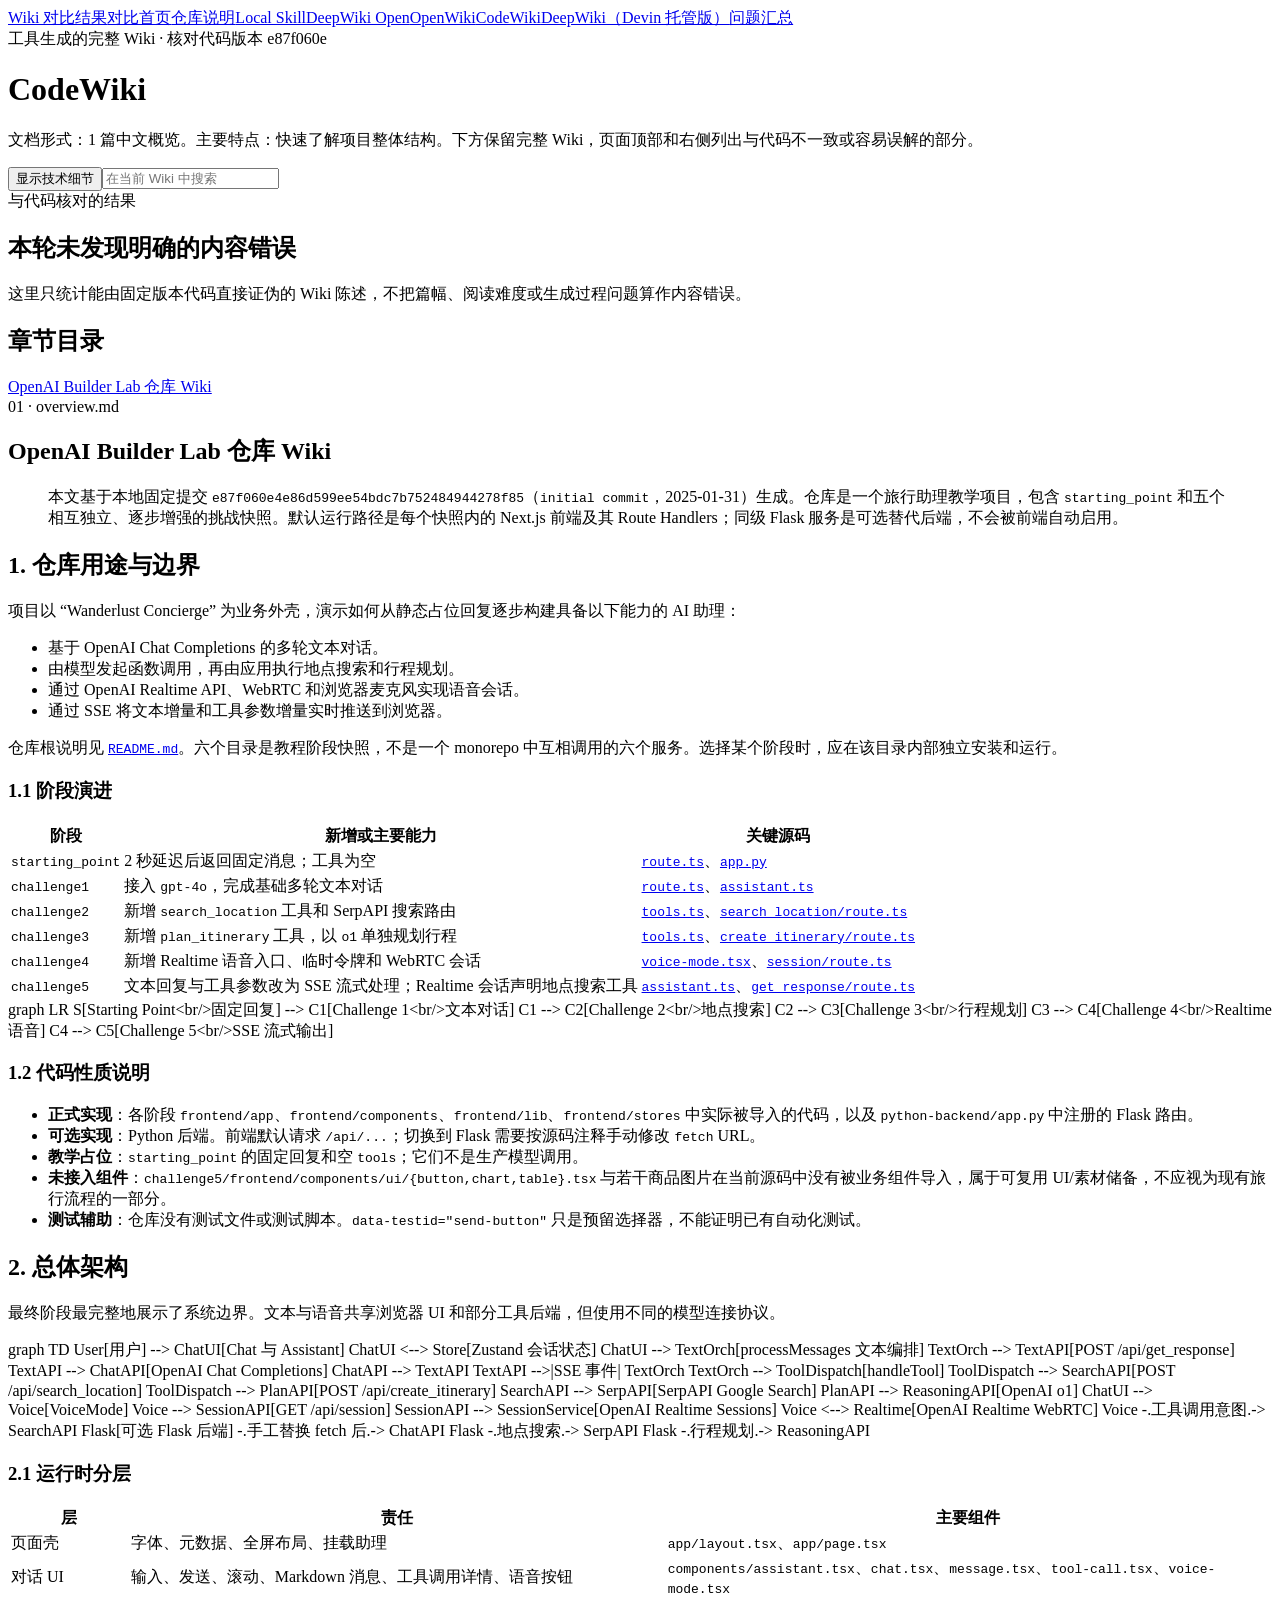
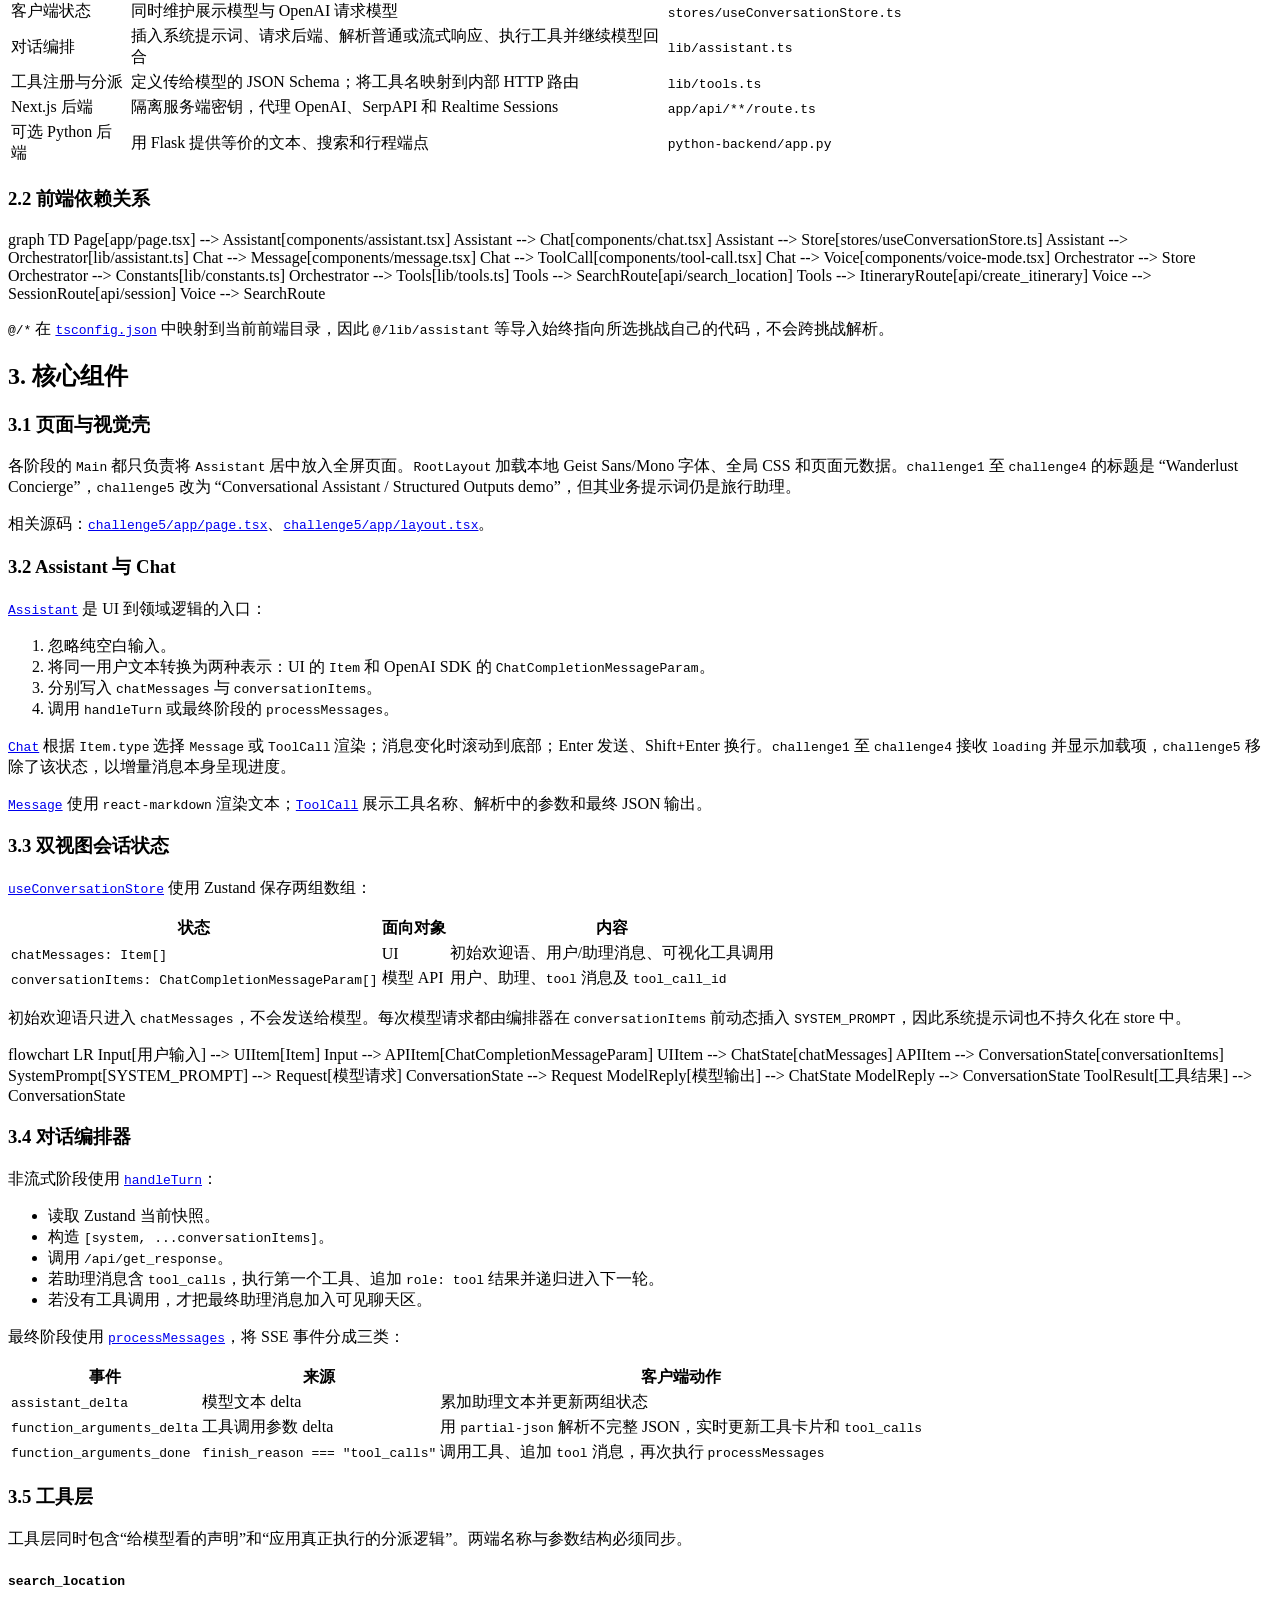
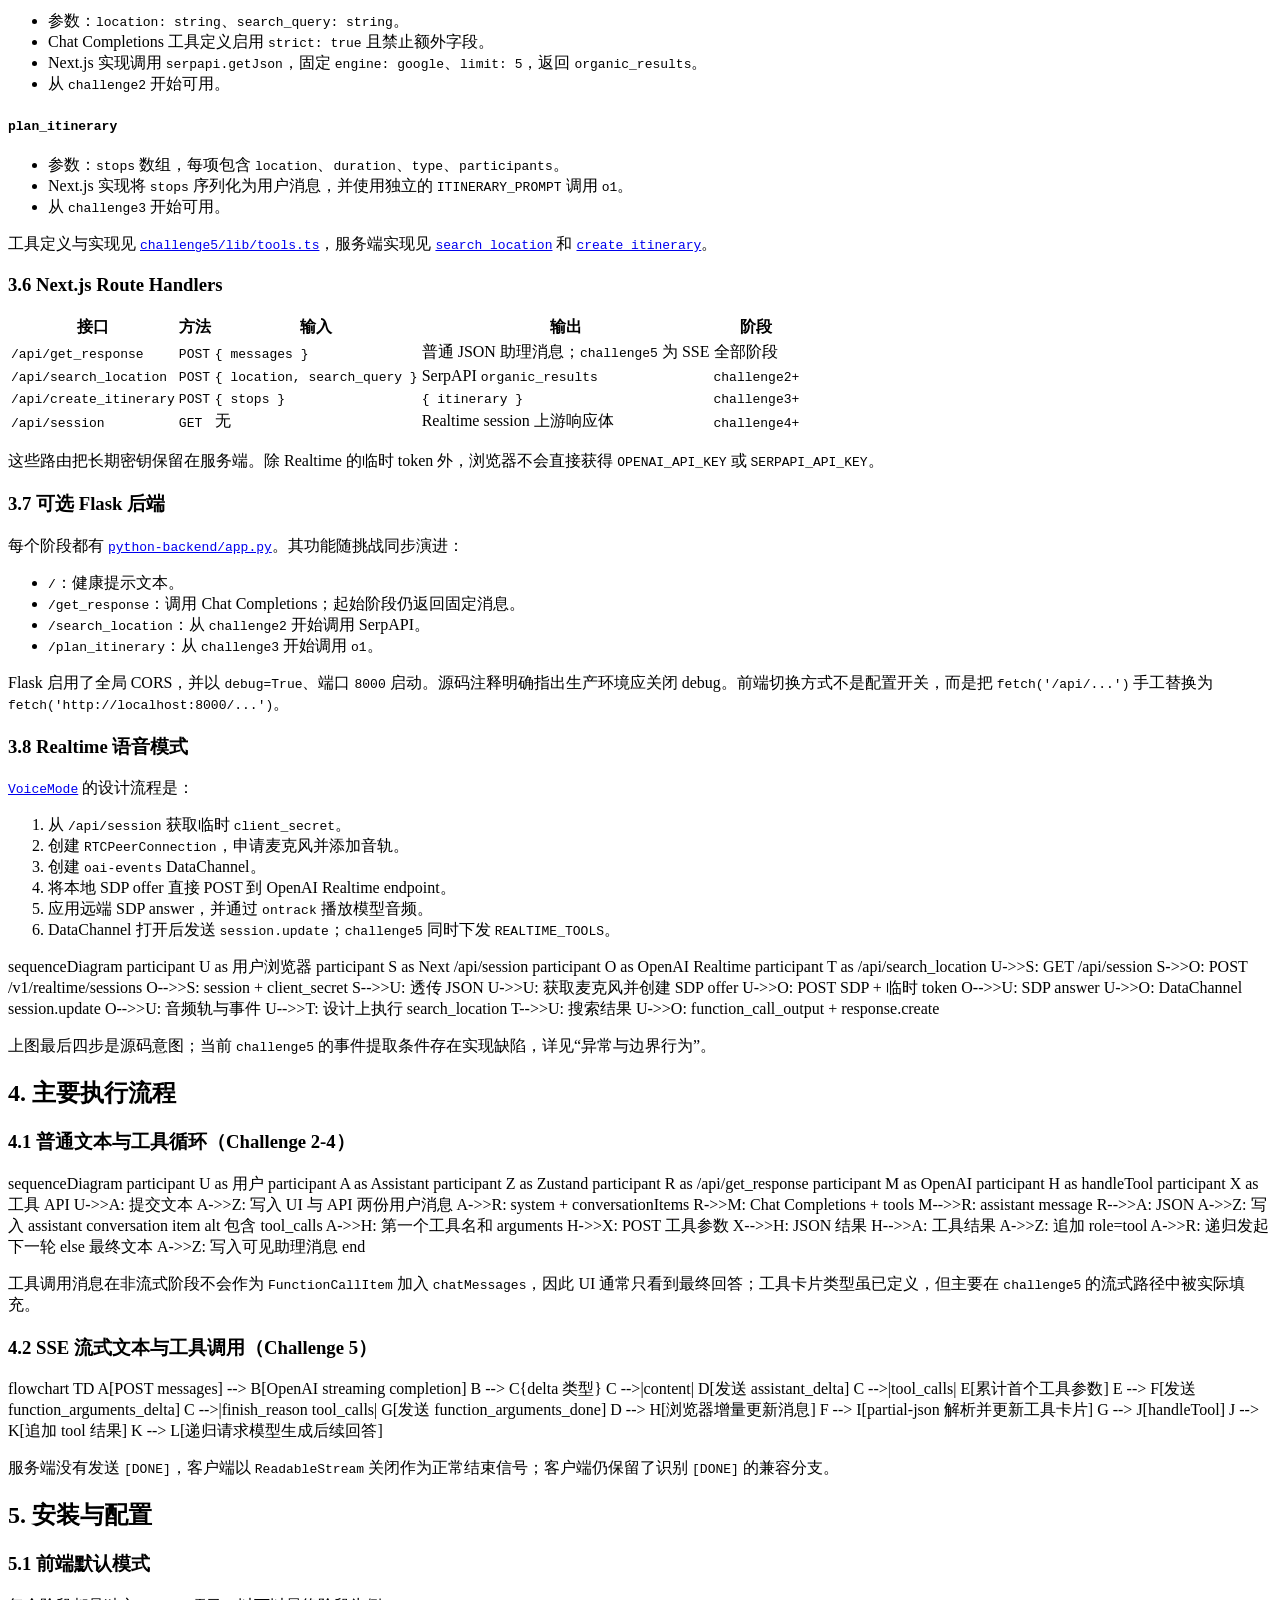
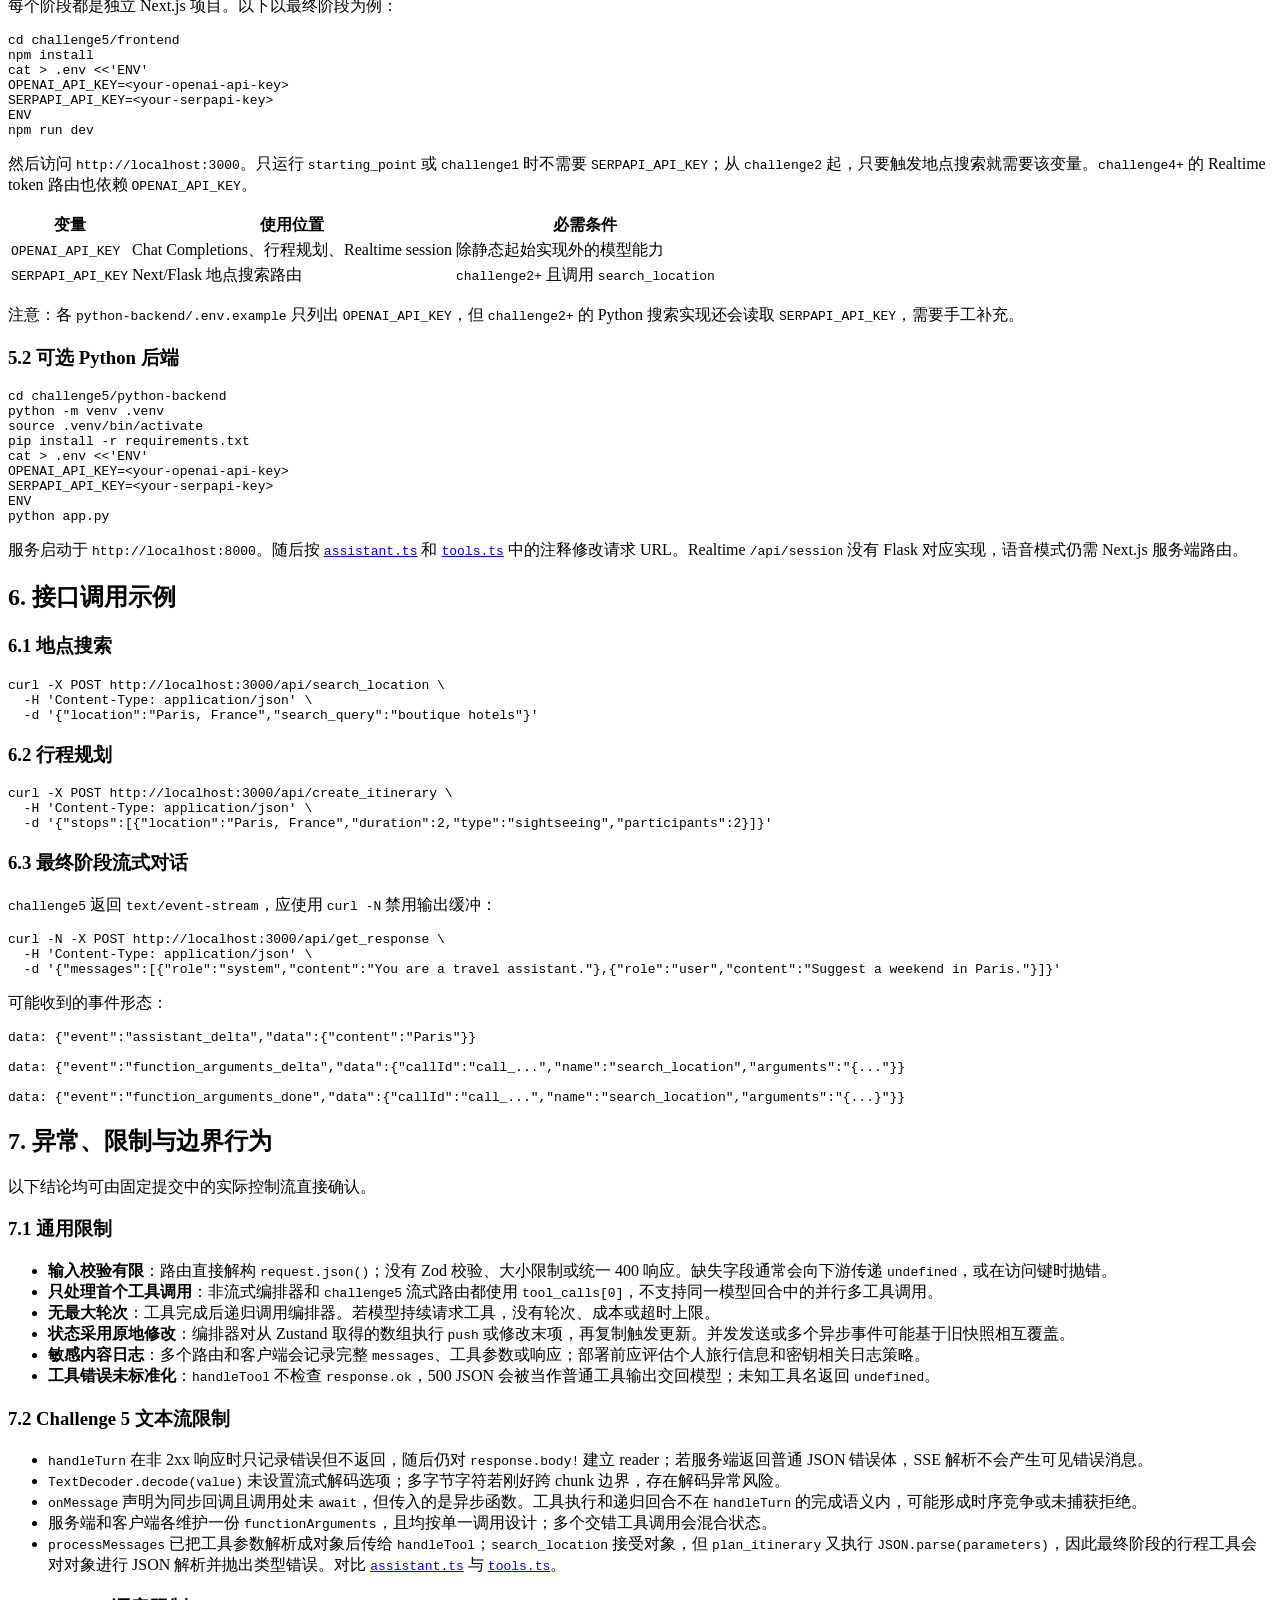
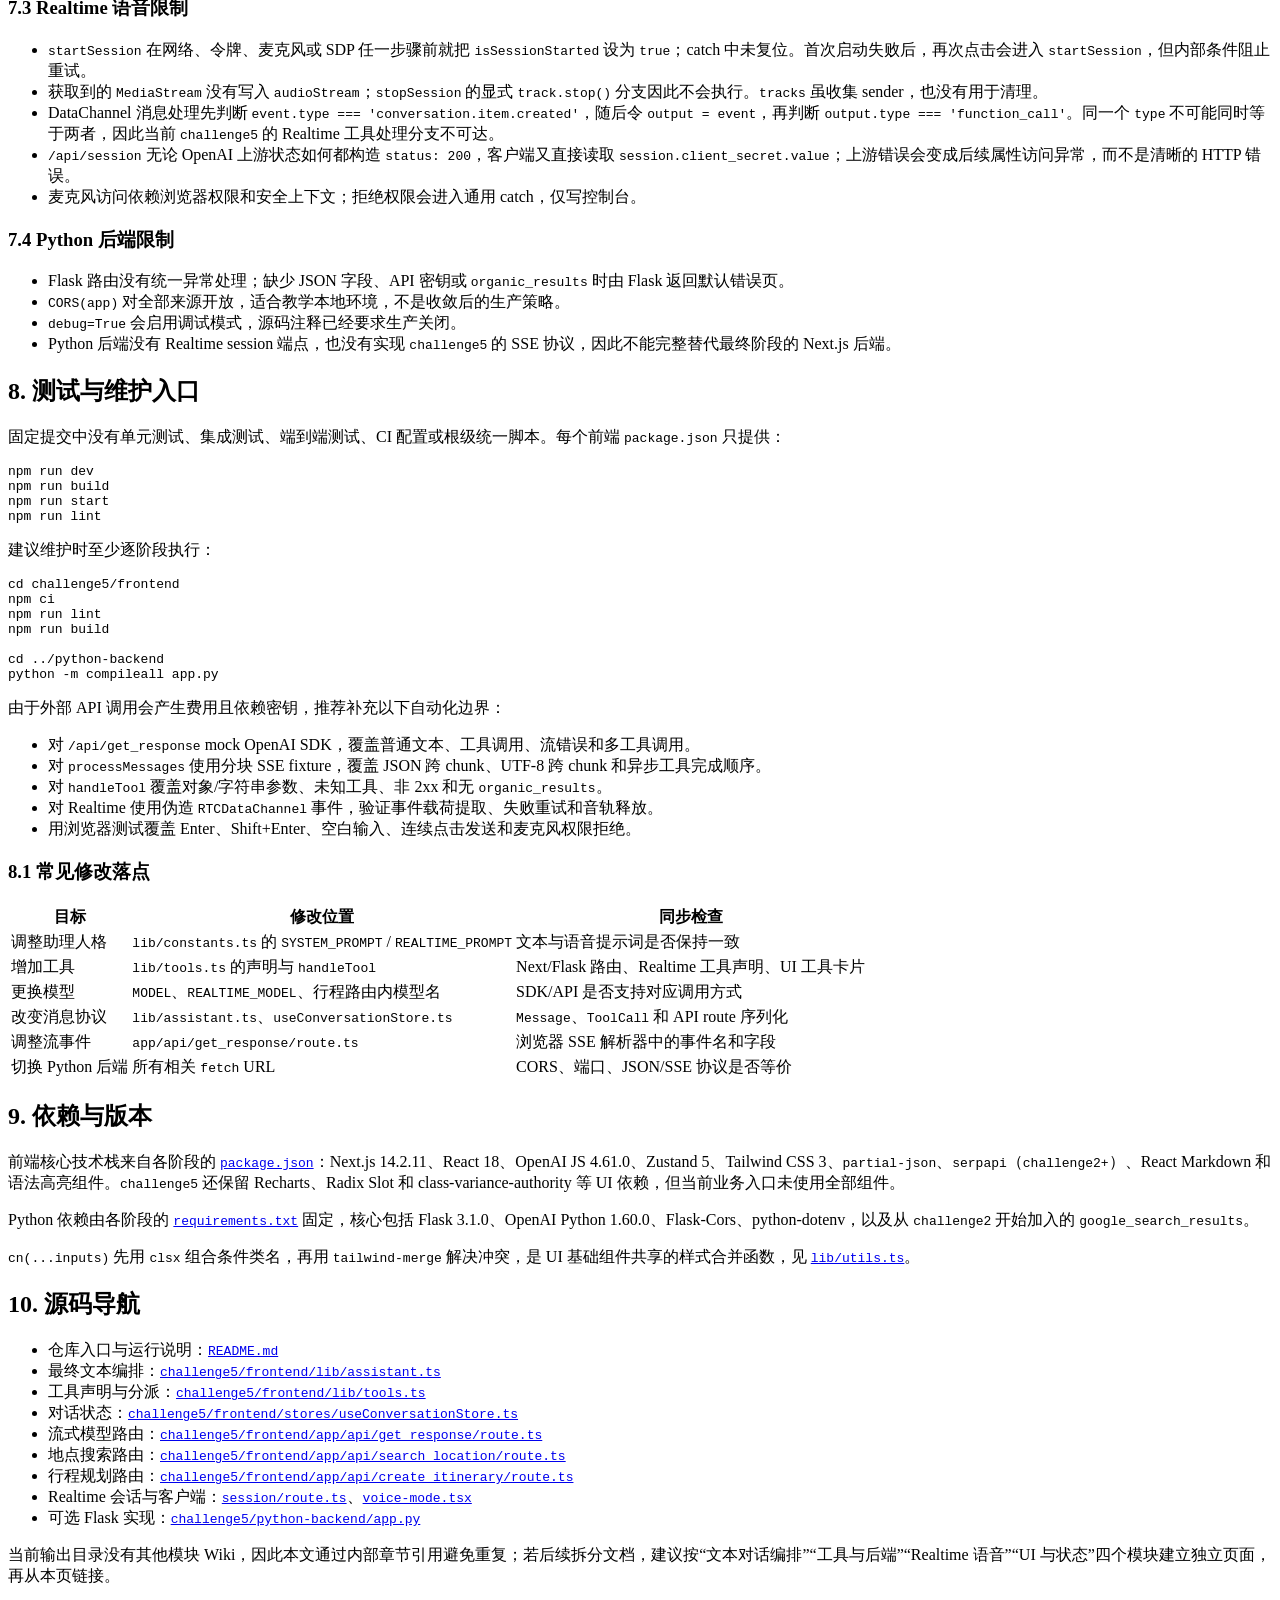
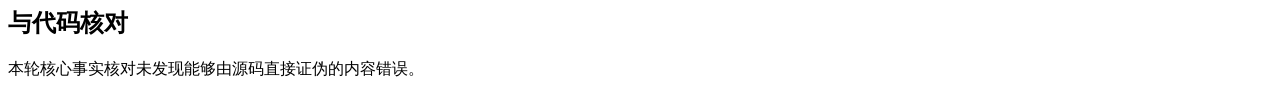
==== codewiki.html @ 00664ba8 "Publish five-tool Wiki comparison" ====
<!doctype html><html lang="zh-CN"><head><meta charset="utf-8"><meta name="viewport" content="width=device-width,initial-scale=1"><title>CodeWiki · Wiki 对比结果</title><link rel="stylesheet" href="assets/styles.css?v=20260907-2"></head><body class="hide-technical"><nav class="topbar"><a class="brand" href="index.html">Wiki 对比结果</a><a class="" href="index.html">对比首页</a><a class="" href="repository-intro.html">仓库说明</a><a class="" href="local-skill.html">Local Skill</a><a class="" href="deepwiki-open.html">DeepWiki Open</a><a class="" href="openwiki.html">OpenWiki</a><a class="active" href="codewiki.html">CodeWiki</a><a class="" href="devinwiki.html">DeepWiki（Devin 托管版）</a><a class="" href="issue-summary.html">问题汇总</a></nav><header class="page-hero"><div class="eyebrow">工具生成的完整 Wiki · 核对代码版本 e87f060e</div><h1>CodeWiki</h1><p class="lead">文档形式：1 篇中文概览。主要特点：快速了解项目整体结构。下方保留完整 Wiki，页面顶部和右侧列出与代码不一致或容易误解的部分。</p><div class="toolbar"><button class="is-active" data-tech-toggle>显示技术细节</button><input class="search" data-doc-search placeholder="在当前 Wiki 中搜索"></div></header><section class="issue-overview no-errors"><div class="issue-overview-heading"><div><div class="eyebrow">与代码核对的结果</div><h2>本轮未发现明确的内容错误</h2></div><p>这里只统计能由固定版本代码直接证伪的 Wiki 陈述，不把篇幅、阅读难度或生成过程问题算作内容错误。</p></div></section><div class="reader-layout"><aside class="toc"><h2>章节目录</h2><a href="#original-1-openai-builder-lab-仓库-wiki">OpenAI Builder Lab 仓库 Wiki</a></aside><main class="reader"><div id="wiki-original"><article class="wiki-doc" id="original-1-openai-builder-lab-仓库-wiki"><div class="doc-kicker">01 · overview.md</div><h1>OpenAI Builder Lab 仓库 Wiki</h1>
<blockquote>
<p>本文基于本地固定提交 <code>e87f060e4e86d599ee54bdc7b752484944278f85</code>（<code>initial commit</code>，2025-01-31）生成。仓库是一个旅行助理教学项目，包含 <code>starting_point</code> 和五个相互独立、逐步增强的挑战快照。默认运行路径是每个快照内的 Next.js 前端及其 Route Handlers；同级 Flask 服务是可选替代后端，不会被前端自动启用。</p>
</blockquote>
<h2>1. 仓库用途与边界</h2>
<p>项目以 “Wanderlust Concierge” 为业务外壳，演示如何从静态占位回复逐步构建具备以下能力的 AI 助理：</p>
<ul>
<li>基于 OpenAI Chat Completions 的多轮文本对话。</li>
<li>由模型发起函数调用，再由应用执行地点搜索和行程规划。</li>
<li>通过 OpenAI Realtime API、WebRTC 和浏览器麦克风实现语音会话。</li>
<li>通过 SSE 将文本增量和工具参数增量实时推送到浏览器。</li>
</ul>
<p>仓库根说明见 <a class="source-link" href="https://github.com/openai/openai-builder-lab-solution/blob/e87f060e4e86d599ee54bdc7b752484944278f85/README.md" target="_blank" rel="noopener"><code>README.md</code></a>。六个目录是教程阶段快照，不是一个 monorepo 中互相调用的六个服务。选择某个阶段时，应在该目录内部独立安装和运行。</p>
<h3>1.1 阶段演进</h3>
<table>
<thead>
<tr>
<th>阶段</th>
<th>新增或主要能力</th>
<th>关键源码</th>
</tr>
</thead>
<tbody><tr>
<td><code>starting_point</code></td>
<td>2 秒延迟后返回固定消息；工具为空</td>
<td><a class="source-link" href="https://github.com/openai/openai-builder-lab-solution/blob/e87f060e4e86d599ee54bdc7b752484944278f85/starting_point/frontend/app/api/get_response/route.ts" target="_blank" rel="noopener"><code>route.ts</code></a>、<a class="source-link" href="https://github.com/openai/openai-builder-lab-solution/blob/e87f060e4e86d599ee54bdc7b752484944278f85/starting_point/python-backend/app.py" target="_blank" rel="noopener"><code>app.py</code></a></td>
</tr>
<tr>
<td><code>challenge1</code></td>
<td>接入 <code>gpt-4o</code>，完成基础多轮文本对话</td>
<td><a class="source-link" href="https://github.com/openai/openai-builder-lab-solution/blob/e87f060e4e86d599ee54bdc7b752484944278f85/challenge1/frontend/app/api/get_response/route.ts" target="_blank" rel="noopener"><code>route.ts</code></a>、<a class="source-link" href="https://github.com/openai/openai-builder-lab-solution/blob/e87f060e4e86d599ee54bdc7b752484944278f85/challenge1/frontend/lib/assistant.ts" target="_blank" rel="noopener"><code>assistant.ts</code></a></td>
</tr>
<tr>
<td><code>challenge2</code></td>
<td>新增 <code>search_location</code> 工具和 SerpAPI 搜索路由</td>
<td><a class="source-link" href="https://github.com/openai/openai-builder-lab-solution/blob/e87f060e4e86d599ee54bdc7b752484944278f85/challenge2/frontend/lib/tools.ts" target="_blank" rel="noopener"><code>tools.ts</code></a>、<a class="source-link" href="https://github.com/openai/openai-builder-lab-solution/blob/e87f060e4e86d599ee54bdc7b752484944278f85/challenge2/frontend/app/api/search_location/route.ts" target="_blank" rel="noopener"><code>search_location/route.ts</code></a></td>
</tr>
<tr>
<td><code>challenge3</code></td>
<td>新增 <code>plan_itinerary</code> 工具，以 <code>o1</code> 单独规划行程</td>
<td><a class="source-link" href="https://github.com/openai/openai-builder-lab-solution/blob/e87f060e4e86d599ee54bdc7b752484944278f85/challenge3/frontend/lib/tools.ts" target="_blank" rel="noopener"><code>tools.ts</code></a>、<a class="source-link" href="https://github.com/openai/openai-builder-lab-solution/blob/e87f060e4e86d599ee54bdc7b752484944278f85/challenge3/frontend/app/api/create_itinerary/route.ts" target="_blank" rel="noopener"><code>create_itinerary/route.ts</code></a></td>
</tr>
<tr>
<td><code>challenge4</code></td>
<td>新增 Realtime 语音入口、临时令牌和 WebRTC 会话</td>
<td><a class="source-link" href="https://github.com/openai/openai-builder-lab-solution/blob/e87f060e4e86d599ee54bdc7b752484944278f85/challenge4/frontend/components/voice-mode.tsx" target="_blank" rel="noopener"><code>voice-mode.tsx</code></a>、<a class="source-link" href="https://github.com/openai/openai-builder-lab-solution/blob/e87f060e4e86d599ee54bdc7b752484944278f85/challenge4/frontend/app/api/session/route.ts" target="_blank" rel="noopener"><code>session/route.ts</code></a></td>
</tr>
<tr>
<td><code>challenge5</code></td>
<td>文本回复与工具参数改为 SSE 流式处理；Realtime 会话声明地点搜索工具</td>
<td><a class="source-link" href="https://github.com/openai/openai-builder-lab-solution/blob/e87f060e4e86d599ee54bdc7b752484944278f85/challenge5/frontend/lib/assistant.ts" target="_blank" rel="noopener"><code>assistant.ts</code></a>、<a class="source-link" href="https://github.com/openai/openai-builder-lab-solution/blob/e87f060e4e86d599ee54bdc7b752484944278f85/challenge5/frontend/app/api/get_response/route.ts" target="_blank" rel="noopener"><code>get_response/route.ts</code></a></td>
</tr>
</tbody></table>
<div class="mermaid">graph LR
    S[Starting Point&lt;br/&gt;固定回复] --&gt; C1[Challenge 1&lt;br/&gt;文本对话]
    C1 --&gt; C2[Challenge 2&lt;br/&gt;地点搜索]
    C2 --&gt; C3[Challenge 3&lt;br/&gt;行程规划]
    C3 --&gt; C4[Challenge 4&lt;br/&gt;Realtime 语音]
    C4 --&gt; C5[Challenge 5&lt;br/&gt;SSE 流式输出]
</div>
<h3>1.2 代码性质说明</h3>
<ul>
<li><strong>正式实现</strong>：各阶段 <code>frontend/app</code>、<code>frontend/components</code>、<code>frontend/lib</code>、<code>frontend/stores</code> 中实际被导入的代码，以及 <code>python-backend/app.py</code> 中注册的 Flask 路由。</li>
<li><strong>可选实现</strong>：Python 后端。前端默认请求 <code>/api/...</code>；切换到 Flask 需要按源码注释手动修改 <code>fetch</code> URL。</li>
<li><strong>教学占位</strong>：<code>starting_point</code> 的固定回复和空 <code>tools</code>；它们不是生产模型调用。</li>
<li><strong>未接入组件</strong>：<code>challenge5/frontend/components/ui/{button,chart,table}.tsx</code> 与若干商品图片在当前源码中没有被业务组件导入，属于可复用 UI/素材储备，不应视为现有旅行流程的一部分。</li>
<li><strong>测试辅助</strong>：仓库没有测试文件或测试脚本。<code>data-testid=&quot;send-button&quot;</code> 只是预留选择器，不能证明已有自动化测试。</li>
</ul>
<h2>2. 总体架构</h2>
<p>最终阶段最完整地展示了系统边界。文本与语音共享浏览器 UI 和部分工具后端，但使用不同的模型连接协议。</p>
<div class="mermaid">graph TD
    User[用户] --&gt; ChatUI[Chat 与 Assistant]
    ChatUI &lt;--&gt; Store[Zustand 会话状态]

    ChatUI --&gt; TextOrch[processMessages 文本编排]
    TextOrch --&gt; TextAPI[POST /api/get_response]
    TextAPI --&gt; ChatAPI[OpenAI Chat Completions]
    ChatAPI --&gt; TextAPI
    TextAPI --&gt;|SSE 事件| TextOrch

    TextOrch --&gt; ToolDispatch[handleTool]
    ToolDispatch --&gt; SearchAPI[POST /api/search_location]
    ToolDispatch --&gt; PlanAPI[POST /api/create_itinerary]
    SearchAPI --&gt; SerpAPI[SerpAPI Google Search]
    PlanAPI --&gt; ReasoningAPI[OpenAI o1]

    ChatUI --&gt; Voice[VoiceMode]
    Voice --&gt; SessionAPI[GET /api/session]
    SessionAPI --&gt; SessionService[OpenAI Realtime Sessions]
    Voice &lt;--&gt; Realtime[OpenAI Realtime WebRTC]
    Voice -.工具调用意图.-&gt; SearchAPI

    Flask[可选 Flask 后端] -.手工替换 fetch 后.-&gt; ChatAPI
    Flask -.地点搜索.-&gt; SerpAPI
    Flask -.行程规划.-&gt; ReasoningAPI
</div>
<h3>2.1 运行时分层</h3>
<table>
<thead>
<tr>
<th>层</th>
<th>责任</th>
<th>主要组件</th>
</tr>
</thead>
<tbody><tr>
<td>页面壳</td>
<td>字体、元数据、全屏布局、挂载助理</td>
<td><code>app/layout.tsx</code>、<code>app/page.tsx</code></td>
</tr>
<tr>
<td>对话 UI</td>
<td>输入、发送、滚动、Markdown 消息、工具调用详情、语音按钮</td>
<td><code>components/assistant.tsx</code>、<code>chat.tsx</code>、<code>message.tsx</code>、<code>tool-call.tsx</code>、<code>voice-mode.tsx</code></td>
</tr>
<tr>
<td>客户端状态</td>
<td>同时维护展示模型与 OpenAI 请求模型</td>
<td><code>stores/useConversationStore.ts</code></td>
</tr>
<tr>
<td>对话编排</td>
<td>插入系统提示词、请求后端、解析普通或流式响应、执行工具并继续模型回合</td>
<td><code>lib/assistant.ts</code></td>
</tr>
<tr>
<td>工具注册与分派</td>
<td>定义传给模型的 JSON Schema；将工具名映射到内部 HTTP 路由</td>
<td><code>lib/tools.ts</code></td>
</tr>
<tr>
<td>Next.js 后端</td>
<td>隔离服务端密钥，代理 OpenAI、SerpAPI 和 Realtime Sessions</td>
<td><code>app/api/**/route.ts</code></td>
</tr>
<tr>
<td>可选 Python 后端</td>
<td>用 Flask 提供等价的文本、搜索和行程端点</td>
<td><code>python-backend/app.py</code></td>
</tr>
</tbody></table>
<h3>2.2 前端依赖关系</h3>
<div class="mermaid">graph TD
    Page[app/page.tsx] --&gt; Assistant[components/assistant.tsx]
    Assistant --&gt; Chat[components/chat.tsx]
    Assistant --&gt; Store[stores/useConversationStore.ts]
    Assistant --&gt; Orchestrator[lib/assistant.ts]
    Chat --&gt; Message[components/message.tsx]
    Chat --&gt; ToolCall[components/tool-call.tsx]
    Chat --&gt; Voice[components/voice-mode.tsx]
    Orchestrator --&gt; Store
    Orchestrator --&gt; Constants[lib/constants.ts]
    Orchestrator --&gt; Tools[lib/tools.ts]
    Tools --&gt; SearchRoute[api/search_location]
    Tools --&gt; ItineraryRoute[api/create_itinerary]
    Voice --&gt; SessionRoute[api/session]
    Voice --&gt; SearchRoute
</div>
<p><code>@/*</code> 在 <a class="source-link" href="https://github.com/openai/openai-builder-lab-solution/blob/e87f060e4e86d599ee54bdc7b752484944278f85/challenge5/frontend/tsconfig.json" target="_blank" rel="noopener"><code>tsconfig.json</code></a> 中映射到当前前端目录，因此 <code>@/lib/assistant</code> 等导入始终指向所选挑战自己的代码，不会跨挑战解析。</p>
<h2>3. 核心组件</h2>
<h3>3.1 页面与视觉壳</h3>
<p>各阶段的 <code>Main</code> 都只负责将 <code>Assistant</code> 居中放入全屏页面。<code>RootLayout</code> 加载本地 Geist Sans/Mono 字体、全局 CSS 和页面元数据。<code>challenge1</code> 至 <code>challenge4</code> 的标题是 “Wanderlust Concierge”，<code>challenge5</code> 改为 “Conversational Assistant / Structured Outputs demo”，但其业务提示词仍是旅行助理。</p>
<p>相关源码：<a class="source-link" href="https://github.com/openai/openai-builder-lab-solution/blob/e87f060e4e86d599ee54bdc7b752484944278f85/challenge5/frontend/app/page.tsx" target="_blank" rel="noopener"><code>challenge5/app/page.tsx</code></a>、<a class="source-link" href="https://github.com/openai/openai-builder-lab-solution/blob/e87f060e4e86d599ee54bdc7b752484944278f85/challenge5/frontend/app/layout.tsx" target="_blank" rel="noopener"><code>challenge5/app/layout.tsx</code></a>。</p>
<h3>3.2 Assistant 与 Chat</h3>
<p><a class="source-link" href="https://github.com/openai/openai-builder-lab-solution/blob/e87f060e4e86d599ee54bdc7b752484944278f85/challenge5/frontend/components/assistant.tsx" target="_blank" rel="noopener"><code>Assistant</code></a> 是 UI 到领域逻辑的入口：</p>
<ol>
<li>忽略纯空白输入。</li>
<li>将同一用户文本转换为两种表示：UI 的 <code>Item</code> 和 OpenAI SDK 的 <code>ChatCompletionMessageParam</code>。</li>
<li>分别写入 <code>chatMessages</code> 与 <code>conversationItems</code>。</li>
<li>调用 <code>handleTurn</code> 或最终阶段的 <code>processMessages</code>。</li>
</ol>
<p><a class="source-link" href="https://github.com/openai/openai-builder-lab-solution/blob/e87f060e4e86d599ee54bdc7b752484944278f85/challenge5/frontend/components/chat.tsx" target="_blank" rel="noopener"><code>Chat</code></a> 根据 <code>Item.type</code> 选择 <code>Message</code> 或 <code>ToolCall</code> 渲染；消息变化时滚动到底部；Enter 发送、Shift+Enter 换行。<code>challenge1</code> 至 <code>challenge4</code> 接收 <code>loading</code> 并显示加载项，<code>challenge5</code> 移除了该状态，以增量消息本身呈现进度。</p>
<p><a class="source-link" href="https://github.com/openai/openai-builder-lab-solution/blob/e87f060e4e86d599ee54bdc7b752484944278f85/challenge5/frontend/components/message.tsx" target="_blank" rel="noopener"><code>Message</code></a> 使用 <code>react-markdown</code> 渲染文本；<a class="source-link" href="https://github.com/openai/openai-builder-lab-solution/blob/e87f060e4e86d599ee54bdc7b752484944278f85/challenge5/frontend/components/tool-call.tsx" target="_blank" rel="noopener"><code>ToolCall</code></a> 展示工具名称、解析中的参数和最终 JSON 输出。</p>
<h3>3.3 双视图会话状态</h3>
<p><a class="source-link" href="https://github.com/openai/openai-builder-lab-solution/blob/e87f060e4e86d599ee54bdc7b752484944278f85/challenge5/frontend/stores/useConversationStore.ts" target="_blank" rel="noopener"><code>useConversationStore</code></a> 使用 Zustand 保存两组数组：</p>
<table>
<thead>
<tr>
<th>状态</th>
<th>面向对象</th>
<th>内容</th>
</tr>
</thead>
<tbody><tr>
<td><code>chatMessages: Item[]</code></td>
<td>UI</td>
<td>初始欢迎语、用户/助理消息、可视化工具调用</td>
</tr>
<tr>
<td><code>conversationItems: ChatCompletionMessageParam[]</code></td>
<td>模型 API</td>
<td>用户、助理、<code>tool</code> 消息及 <code>tool_call_id</code></td>
</tr>
</tbody></table>
<p>初始欢迎语只进入 <code>chatMessages</code>，不会发送给模型。每次模型请求都由编排器在 <code>conversationItems</code> 前动态插入 <code>SYSTEM_PROMPT</code>，因此系统提示词也不持久化在 store 中。</p>
<div class="mermaid">flowchart LR
    Input[用户输入] --&gt; UIItem[Item]
    Input --&gt; APIItem[ChatCompletionMessageParam]
    UIItem --&gt; ChatState[chatMessages]
    APIItem --&gt; ConversationState[conversationItems]
    SystemPrompt[SYSTEM_PROMPT] --&gt; Request[模型请求]
    ConversationState --&gt; Request
    ModelReply[模型输出] --&gt; ChatState
    ModelReply --&gt; ConversationState
    ToolResult[工具结果] --&gt; ConversationState
</div>
<h3>3.4 对话编排器</h3>
<p>非流式阶段使用 <a class="source-link" href="https://github.com/openai/openai-builder-lab-solution/blob/e87f060e4e86d599ee54bdc7b752484944278f85/challenge3/frontend/lib/assistant.ts" target="_blank" rel="noopener"><code>handleTurn</code></a>：</p>
<ul>
<li>读取 Zustand 当前快照。</li>
<li>构造 <code>[system, ...conversationItems]</code>。</li>
<li>调用 <code>/api/get_response</code>。</li>
<li>若助理消息含 <code>tool_calls</code>，执行第一个工具、追加 <code>role: tool</code> 结果并递归进入下一轮。</li>
<li>若没有工具调用，才把最终助理消息加入可见聊天区。</li>
</ul>
<p>最终阶段使用 <a class="source-link" href="https://github.com/openai/openai-builder-lab-solution/blob/e87f060e4e86d599ee54bdc7b752484944278f85/challenge5/frontend/lib/assistant.ts" target="_blank" rel="noopener"><code>processMessages</code></a>，将 SSE 事件分成三类：</p>
<table>
<thead>
<tr>
<th>事件</th>
<th>来源</th>
<th>客户端动作</th>
</tr>
</thead>
<tbody><tr>
<td><code>assistant_delta</code></td>
<td>模型文本 delta</td>
<td>累加助理文本并更新两组状态</td>
</tr>
<tr>
<td><code>function_arguments_delta</code></td>
<td>工具调用参数 delta</td>
<td>用 <code>partial-json</code> 解析不完整 JSON，实时更新工具卡片和 <code>tool_calls</code></td>
</tr>
<tr>
<td><code>function_arguments_done</code></td>
<td><code>finish_reason === &quot;tool_calls&quot;</code></td>
<td>调用工具、追加 <code>tool</code> 消息，再次执行 <code>processMessages</code></td>
</tr>
</tbody></table>
<h3>3.5 工具层</h3>
<p>工具层同时包含“给模型看的声明”和“应用真正执行的分派逻辑”。两端名称与参数结构必须同步。</p>
<h4><code>search_location</code></h4>
<ul>
<li>参数：<code>location: string</code>、<code>search_query: string</code>。</li>
<li>Chat Completions 工具定义启用 <code>strict: true</code> 且禁止额外字段。</li>
<li>Next.js 实现调用 <code>serpapi.getJson</code>，固定 <code>engine: google</code>、<code>limit: 5</code>，返回 <code>organic_results</code>。</li>
<li>从 <code>challenge2</code> 开始可用。</li>
</ul>
<h4><code>plan_itinerary</code></h4>
<ul>
<li>参数：<code>stops</code> 数组，每项包含 <code>location</code>、<code>duration</code>、<code>type</code>、<code>participants</code>。</li>
<li>Next.js 实现将 <code>stops</code> 序列化为用户消息，并使用独立的 <code>ITINERARY_PROMPT</code> 调用 <code>o1</code>。</li>
<li>从 <code>challenge3</code> 开始可用。</li>
</ul>
<p>工具定义与实现见 <a class="source-link" href="https://github.com/openai/openai-builder-lab-solution/blob/e87f060e4e86d599ee54bdc7b752484944278f85/challenge5/frontend/lib/tools.ts" target="_blank" rel="noopener"><code>challenge5/lib/tools.ts</code></a>，服务端实现见 <a class="source-link" href="https://github.com/openai/openai-builder-lab-solution/blob/e87f060e4e86d599ee54bdc7b752484944278f85/challenge5/frontend/app/api/search_location/route.ts" target="_blank" rel="noopener"><code>search_location</code></a> 和 <a class="source-link" href="https://github.com/openai/openai-builder-lab-solution/blob/e87f060e4e86d599ee54bdc7b752484944278f85/challenge5/frontend/app/api/create_itinerary/route.ts" target="_blank" rel="noopener"><code>create_itinerary</code></a>。</p>
<h3>3.6 Next.js Route Handlers</h3>
<table>
<thead>
<tr>
<th>接口</th>
<th>方法</th>
<th>输入</th>
<th>输出</th>
<th>阶段</th>
</tr>
</thead>
<tbody><tr>
<td><code>/api/get_response</code></td>
<td><code>POST</code></td>
<td><code>{ messages }</code></td>
<td>普通 JSON 助理消息；<code>challenge5</code> 为 SSE</td>
<td>全部阶段</td>
</tr>
<tr>
<td><code>/api/search_location</code></td>
<td><code>POST</code></td>
<td><code>{ location, search_query }</code></td>
<td>SerpAPI <code>organic_results</code></td>
<td><code>challenge2+</code></td>
</tr>
<tr>
<td><code>/api/create_itinerary</code></td>
<td><code>POST</code></td>
<td><code>{ stops }</code></td>
<td><code>{ itinerary }</code></td>
<td><code>challenge3+</code></td>
</tr>
<tr>
<td><code>/api/session</code></td>
<td><code>GET</code></td>
<td>无</td>
<td>Realtime session 上游响应体</td>
<td><code>challenge4+</code></td>
</tr>
</tbody></table>
<p>这些路由把长期密钥保留在服务端。除 Realtime 的临时 token 外，浏览器不会直接获得 <code>OPENAI_API_KEY</code> 或 <code>SERPAPI_API_KEY</code>。</p>
<h3>3.7 可选 Flask 后端</h3>
<p>每个阶段都有 <a class="source-link" href="https://github.com/openai/openai-builder-lab-solution/blob/e87f060e4e86d599ee54bdc7b752484944278f85/challenge5/python-backend/app.py" target="_blank" rel="noopener"><code>python-backend/app.py</code></a>。其功能随挑战同步演进：</p>
<ul>
<li><code>/</code>：健康提示文本。</li>
<li><code>/get_response</code>：调用 Chat Completions；起始阶段仍返回固定消息。</li>
<li><code>/search_location</code>：从 <code>challenge2</code> 开始调用 SerpAPI。</li>
<li><code>/plan_itinerary</code>：从 <code>challenge3</code> 开始调用 <code>o1</code>。</li>
</ul>
<p>Flask 启用了全局 CORS，并以 <code>debug=True</code>、端口 <code>8000</code> 启动。源码注释明确指出生产环境应关闭 debug。前端切换方式不是配置开关，而是把 <code>fetch(&#39;/api/...&#39;)</code> 手工替换为 <code>fetch(&#39;http://localhost:8000/...&#39;)</code>。</p>
<h3>3.8 Realtime 语音模式</h3>
<p><a class="source-link" href="https://github.com/openai/openai-builder-lab-solution/blob/e87f060e4e86d599ee54bdc7b752484944278f85/challenge5/frontend/components/voice-mode.tsx" target="_blank" rel="noopener"><code>VoiceMode</code></a> 的设计流程是：</p>
<ol>
<li>从 <code>/api/session</code> 获取临时 <code>client_secret</code>。</li>
<li>创建 <code>RTCPeerConnection</code>，申请麦克风并添加音轨。</li>
<li>创建 <code>oai-events</code> DataChannel。</li>
<li>将本地 SDP offer 直接 POST 到 OpenAI Realtime endpoint。</li>
<li>应用远端 SDP answer，并通过 <code>ontrack</code> 播放模型音频。</li>
<li>DataChannel 打开后发送 <code>session.update</code>；<code>challenge5</code> 同时下发 <code>REALTIME_TOOLS</code>。</li>
</ol>
<div class="mermaid">sequenceDiagram
    participant U as 用户浏览器
    participant S as Next /api/session
    participant O as OpenAI Realtime
    participant T as /api/search_location

    U-&gt;&gt;S: GET /api/session
    S-&gt;&gt;O: POST /v1/realtime/sessions
    O--&gt;&gt;S: session + client_secret
    S--&gt;&gt;U: 透传 JSON
    U-&gt;&gt;U: 获取麦克风并创建 SDP offer
    U-&gt;&gt;O: POST SDP + 临时 token
    O--&gt;&gt;U: SDP answer
    U-&gt;&gt;O: DataChannel session.update
    O--&gt;&gt;U: 音频轨与事件
    U--&gt;&gt;T: 设计上执行 search_location
    T--&gt;&gt;U: 搜索结果
    U-&gt;&gt;O: function_call_output + response.create
</div>
<p>上图最后四步是源码意图；当前 <code>challenge5</code> 的事件提取条件存在实现缺陷，详见“异常与边界行为”。</p>
<h2>4. 主要执行流程</h2>
<h3>4.1 普通文本与工具循环（Challenge 2-4）</h3>
<div class="mermaid">sequenceDiagram
    participant U as 用户
    participant A as Assistant
    participant Z as Zustand
    participant R as /api/get_response
    participant M as OpenAI
    participant H as handleTool
    participant X as 工具 API

    U-&gt;&gt;A: 提交文本
    A-&gt;&gt;Z: 写入 UI 与 API 两份用户消息
    A-&gt;&gt;R: system + conversationItems
    R-&gt;&gt;M: Chat Completions + tools
    M--&gt;&gt;R: assistant message
    R--&gt;&gt;A: JSON
    A-&gt;&gt;Z: 写入 assistant conversation item
    alt 包含 tool_calls
        A-&gt;&gt;H: 第一个工具名和 arguments
        H-&gt;&gt;X: POST 工具参数
        X--&gt;&gt;H: JSON 结果
        H--&gt;&gt;A: 工具结果
        A-&gt;&gt;Z: 追加 role=tool
        A-&gt;&gt;R: 递归发起下一轮
    else 最终文本
        A-&gt;&gt;Z: 写入可见助理消息
    end
</div>
<p>工具调用消息在非流式阶段不会作为 <code>FunctionCallItem</code> 加入 <code>chatMessages</code>，因此 UI 通常只看到最终回答；工具卡片类型虽已定义，但主要在 <code>challenge5</code> 的流式路径中被实际填充。</p>
<h3>4.2 SSE 流式文本与工具调用（Challenge 5）</h3>
<div class="mermaid">flowchart TD
    A[POST messages] --&gt; B[OpenAI streaming completion]
    B --&gt; C{delta 类型}
    C --&gt;|content| D[发送 assistant_delta]
    C --&gt;|tool_calls| E[累计首个工具参数]
    E --&gt; F[发送 function_arguments_delta]
    C --&gt;|finish_reason tool_calls| G[发送 function_arguments_done]
    D --&gt; H[浏览器增量更新消息]
    F --&gt; I[partial-json 解析并更新工具卡片]
    G --&gt; J[handleTool]
    J --&gt; K[追加 tool 结果]
    K --&gt; L[递归请求模型生成后续回答]
</div>
<p>服务端没有发送 <code>[DONE]</code>，客户端以 <code>ReadableStream</code> 关闭作为正常结束信号；客户端仍保留了识别 <code>[DONE]</code> 的兼容分支。</p>
<h2>5. 安装与配置</h2>
<h3>5.1 前端默认模式</h3>
<p>每个阶段都是独立 Next.js 项目。以下以最终阶段为例：</p>
<pre><code class="language-bash">cd challenge5/frontend
npm install
cat &gt; .env &lt;&lt;&#39;ENV&#39;
OPENAI_API_KEY=&lt;your-openai-api-key&gt;
SERPAPI_API_KEY=&lt;your-serpapi-key&gt;
ENV
npm run dev
</code></pre>
<p>然后访问 <code>http://localhost:3000</code>。只运行 <code>starting_point</code> 或 <code>challenge1</code> 时不需要 <code>SERPAPI_API_KEY</code>；从 <code>challenge2</code> 起，只要触发地点搜索就需要该变量。<code>challenge4+</code> 的 Realtime token 路由也依赖 <code>OPENAI_API_KEY</code>。</p>
<table>
<thead>
<tr>
<th>变量</th>
<th>使用位置</th>
<th>必需条件</th>
</tr>
</thead>
<tbody><tr>
<td><code>OPENAI_API_KEY</code></td>
<td>Chat Completions、行程规划、Realtime session</td>
<td>除静态起始实现外的模型能力</td>
</tr>
<tr>
<td><code>SERPAPI_API_KEY</code></td>
<td>Next/Flask 地点搜索路由</td>
<td><code>challenge2+</code> 且调用 <code>search_location</code></td>
</tr>
</tbody></table>
<p>注意：各 <code>python-backend/.env.example</code> 只列出 <code>OPENAI_API_KEY</code>，但 <code>challenge2+</code> 的 Python 搜索实现还会读取 <code>SERPAPI_API_KEY</code>，需要手工补充。</p>
<h3>5.2 可选 Python 后端</h3>
<pre><code class="language-bash">cd challenge5/python-backend
python -m venv .venv
source .venv/bin/activate
pip install -r requirements.txt
cat &gt; .env &lt;&lt;&#39;ENV&#39;
OPENAI_API_KEY=&lt;your-openai-api-key&gt;
SERPAPI_API_KEY=&lt;your-serpapi-key&gt;
ENV
python app.py
</code></pre>
<p>服务启动于 <code>http://localhost:8000</code>。随后按 <a class="source-link" href="https://github.com/openai/openai-builder-lab-solution/blob/e87f060e4e86d599ee54bdc7b752484944278f85/challenge5/frontend/lib/assistant.ts" target="_blank" rel="noopener"><code>assistant.ts</code></a> 和 <a class="source-link" href="https://github.com/openai/openai-builder-lab-solution/blob/e87f060e4e86d599ee54bdc7b752484944278f85/challenge5/frontend/lib/tools.ts" target="_blank" rel="noopener"><code>tools.ts</code></a> 中的注释修改请求 URL。Realtime <code>/api/session</code> 没有 Flask 对应实现，语音模式仍需 Next.js 服务端路由。</p>
<h2>6. 接口调用示例</h2>
<h3>6.1 地点搜索</h3>
<pre><code class="language-bash">curl -X POST http://localhost:3000/api/search_location \
  -H &#39;Content-Type: application/json&#39; \
  -d &#39;{&quot;location&quot;:&quot;Paris, France&quot;,&quot;search_query&quot;:&quot;boutique hotels&quot;}&#39;
</code></pre>
<h3>6.2 行程规划</h3>
<pre><code class="language-bash">curl -X POST http://localhost:3000/api/create_itinerary \
  -H &#39;Content-Type: application/json&#39; \
  -d &#39;{&quot;stops&quot;:[{&quot;location&quot;:&quot;Paris, France&quot;,&quot;duration&quot;:2,&quot;type&quot;:&quot;sightseeing&quot;,&quot;participants&quot;:2}]}&#39;
</code></pre>
<h3>6.3 最终阶段流式对话</h3>
<p><code>challenge5</code> 返回 <code>text/event-stream</code>，应使用 <code>curl -N</code> 禁用输出缓冲：</p>
<pre><code class="language-bash">curl -N -X POST http://localhost:3000/api/get_response \
  -H &#39;Content-Type: application/json&#39; \
  -d &#39;{&quot;messages&quot;:[{&quot;role&quot;:&quot;system&quot;,&quot;content&quot;:&quot;You are a travel assistant.&quot;},{&quot;role&quot;:&quot;user&quot;,&quot;content&quot;:&quot;Suggest a weekend in Paris.&quot;}]}&#39;
</code></pre>
<p>可能收到的事件形态：</p>
<pre><code class="language-text">data: {&quot;event&quot;:&quot;assistant_delta&quot;,&quot;data&quot;:{&quot;content&quot;:&quot;Paris&quot;}}

data: {&quot;event&quot;:&quot;function_arguments_delta&quot;,&quot;data&quot;:{&quot;callId&quot;:&quot;call_...&quot;,&quot;name&quot;:&quot;search_location&quot;,&quot;arguments&quot;:&quot;{...&quot;}}

data: {&quot;event&quot;:&quot;function_arguments_done&quot;,&quot;data&quot;:{&quot;callId&quot;:&quot;call_...&quot;,&quot;name&quot;:&quot;search_location&quot;,&quot;arguments&quot;:&quot;{...}&quot;}}
</code></pre>
<h2>7. 异常、限制与边界行为</h2>
<p>以下结论均可由固定提交中的实际控制流直接确认。</p>
<h3>7.1 通用限制</h3>
<ul>
<li><strong>输入校验有限</strong>：路由直接解构 <code>request.json()</code>；没有 Zod 校验、大小限制或统一 400 响应。缺失字段通常会向下游传递 <code>undefined</code>，或在访问键时抛错。</li>
<li><strong>只处理首个工具调用</strong>：非流式编排器和 <code>challenge5</code> 流式路由都使用 <code>tool_calls[0]</code>，不支持同一模型回合中的并行多工具调用。</li>
<li><strong>无最大轮次</strong>：工具完成后递归调用编排器。若模型持续请求工具，没有轮次、成本或超时上限。</li>
<li><strong>状态采用原地修改</strong>：编排器对从 Zustand 取得的数组执行 <code>push</code> 或修改末项，再复制触发更新。并发发送或多个异步事件可能基于旧快照相互覆盖。</li>
<li><strong>敏感内容日志</strong>：多个路由和客户端会记录完整 <code>messages</code>、工具参数或响应；部署前应评估个人旅行信息和密钥相关日志策略。</li>
<li><strong>工具错误未标准化</strong>：<code>handleTool</code> 不检查 <code>response.ok</code>，500 JSON 会被当作普通工具输出交回模型；未知工具名返回 <code>undefined</code>。</li>
</ul>
<h3>7.2 Challenge 5 文本流限制</h3>
<ul>
<li><code>handleTurn</code> 在非 2xx 响应时只记录错误但不返回，随后仍对 <code>response.body!</code> 建立 reader；若服务端返回普通 JSON 错误体，SSE 解析不会产生可见错误消息。</li>
<li><code>TextDecoder.decode(value)</code> 未设置流式解码选项；多字节字符若刚好跨 chunk 边界，存在解码异常风险。</li>
<li><code>onMessage</code> 声明为同步回调且调用处未 <code>await</code>，但传入的是异步函数。工具执行和递归回合不在 <code>handleTurn</code> 的完成语义内，可能形成时序竞争或未捕获拒绝。</li>
<li>服务端和客户端各维护一份 <code>functionArguments</code>，且均按单一调用设计；多个交错工具调用会混合状态。</li>
<li><code>processMessages</code> 已把工具参数解析成对象后传给 <code>handleTool</code>；<code>search_location</code> 接受对象，但 <code>plan_itinerary</code> 又执行 <code>JSON.parse(parameters)</code>，因此最终阶段的行程工具会对对象进行 JSON 解析并抛出类型错误。对比 <a class="source-link" href="https://github.com/openai/openai-builder-lab-solution/blob/e87f060e4e86d599ee54bdc7b752484944278f85/challenge5/frontend/lib/assistant.ts" target="_blank" rel="noopener"><code>assistant.ts</code></a> 与 <a class="source-link" href="https://github.com/openai/openai-builder-lab-solution/blob/e87f060e4e86d599ee54bdc7b752484944278f85/challenge5/frontend/lib/tools.ts" target="_blank" rel="noopener"><code>tools.ts</code></a>。</li>
</ul>
<h3>7.3 Realtime 语音限制</h3>
<ul>
<li><code>startSession</code> 在网络、令牌、麦克风或 SDP 任一步骤前就把 <code>isSessionStarted</code> 设为 <code>true</code>；catch 中未复位。首次启动失败后，再次点击会进入 <code>startSession</code>，但内部条件阻止重试。</li>
<li>获取到的 <code>MediaStream</code> 没有写入 <code>audioStream</code>；<code>stopSession</code> 的显式 <code>track.stop()</code> 分支因此不会执行。<code>tracks</code> 虽收集 sender，也没有用于清理。</li>
<li>DataChannel 消息处理先判断 <code>event.type === &#39;conversation.item.created&#39;</code>，随后令 <code>output = event</code>，再判断 <code>output.type === &#39;function_call&#39;</code>。同一个 <code>type</code> 不可能同时等于两者，因此当前 <code>challenge5</code> 的 Realtime 工具处理分支不可达。</li>
<li><code>/api/session</code> 无论 OpenAI 上游状态如何都构造 <code>status: 200</code>，客户端又直接读取 <code>session.client_secret.value</code>；上游错误会变成后续属性访问异常，而不是清晰的 HTTP 错误。</li>
<li>麦克风访问依赖浏览器权限和安全上下文；拒绝权限会进入通用 catch，仅写控制台。</li>
</ul>
<h3>7.4 Python 后端限制</h3>
<ul>
<li>Flask 路由没有统一异常处理；缺少 JSON 字段、API 密钥或 <code>organic_results</code> 时由 Flask 返回默认错误页。</li>
<li><code>CORS(app)</code> 对全部来源开放，适合教学本地环境，不是收敛后的生产策略。</li>
<li><code>debug=True</code> 会启用调试模式，源码注释已经要求生产关闭。</li>
<li>Python 后端没有 Realtime session 端点，也没有实现 <code>challenge5</code> 的 SSE 协议，因此不能完整替代最终阶段的 Next.js 后端。</li>
</ul>
<h2>8. 测试与维护入口</h2>
<p>固定提交中没有单元测试、集成测试、端到端测试、CI 配置或根级统一脚本。每个前端 <code>package.json</code> 只提供：</p>
<pre><code class="language-bash">npm run dev
npm run build
npm run start
npm run lint
</code></pre>
<p>建议维护时至少逐阶段执行：</p>
<pre><code class="language-bash">cd challenge5/frontend
npm ci
npm run lint
npm run build

cd ../python-backend
python -m compileall app.py
</code></pre>
<p>由于外部 API 调用会产生费用且依赖密钥，推荐补充以下自动化边界：</p>
<ul>
<li>对 <code>/api/get_response</code> mock OpenAI SDK，覆盖普通文本、工具调用、流错误和多工具调用。</li>
<li>对 <code>processMessages</code> 使用分块 SSE fixture，覆盖 JSON 跨 chunk、UTF-8 跨 chunk 和异步工具完成顺序。</li>
<li>对 <code>handleTool</code> 覆盖对象/字符串参数、未知工具、非 2xx 和无 <code>organic_results</code>。</li>
<li>对 Realtime 使用伪造 <code>RTCDataChannel</code> 事件，验证事件载荷提取、失败重试和音轨释放。</li>
<li>用浏览器测试覆盖 Enter、Shift+Enter、空白输入、连续点击发送和麦克风权限拒绝。</li>
</ul>
<h3>8.1 常见修改落点</h3>
<table>
<thead>
<tr>
<th>目标</th>
<th>修改位置</th>
<th>同步检查</th>
</tr>
</thead>
<tbody><tr>
<td>调整助理人格</td>
<td><code>lib/constants.ts</code> 的 <code>SYSTEM_PROMPT</code> / <code>REALTIME_PROMPT</code></td>
<td>文本与语音提示词是否保持一致</td>
</tr>
<tr>
<td>增加工具</td>
<td><code>lib/tools.ts</code> 的声明与 <code>handleTool</code></td>
<td>Next/Flask 路由、Realtime 工具声明、UI 工具卡片</td>
</tr>
<tr>
<td>更换模型</td>
<td><code>MODEL</code>、<code>REALTIME_MODEL</code>、行程路由内模型名</td>
<td>SDK/API 是否支持对应调用方式</td>
</tr>
<tr>
<td>改变消息协议</td>
<td><code>lib/assistant.ts</code>、<code>useConversationStore.ts</code></td>
<td><code>Message</code>、<code>ToolCall</code> 和 API route 序列化</td>
</tr>
<tr>
<td>调整流事件</td>
<td><code>app/api/get_response/route.ts</code></td>
<td>浏览器 SSE 解析器中的事件名和字段</td>
</tr>
<tr>
<td>切换 Python 后端</td>
<td>所有相关 <code>fetch</code> URL</td>
<td>CORS、端口、JSON/SSE 协议是否等价</td>
</tr>
</tbody></table>
<h2>9. 依赖与版本</h2>
<p>前端核心技术栈来自各阶段的 <a class="source-link" href="https://github.com/openai/openai-builder-lab-solution/blob/e87f060e4e86d599ee54bdc7b752484944278f85/challenge5/frontend/package.json" target="_blank" rel="noopener"><code>package.json</code></a>：Next.js 14.2.11、React 18、OpenAI JS 4.61.0、Zustand 5、Tailwind CSS 3、<code>partial-json</code>、<code>serpapi</code>（<code>challenge2+</code>）、React Markdown 和语法高亮组件。<code>challenge5</code> 还保留 Recharts、Radix Slot 和 class-variance-authority 等 UI 依赖，但当前业务入口未使用全部组件。</p>
<p>Python 依赖由各阶段的 <a class="source-link" href="https://github.com/openai/openai-builder-lab-solution/blob/e87f060e4e86d599ee54bdc7b752484944278f85/challenge5/python-backend/requirements.txt" target="_blank" rel="noopener"><code>requirements.txt</code></a> 固定，核心包括 Flask 3.1.0、OpenAI Python 1.60.0、Flask-Cors、python-dotenv，以及从 <code>challenge2</code> 开始加入的 <code>google_search_results</code>。</p>
<p><code>cn(...inputs)</code> 先用 <code>clsx</code> 组合条件类名，再用 <code>tailwind-merge</code> 解决冲突，是 UI 基础组件共享的样式合并函数，见 <a class="source-link" href="https://github.com/openai/openai-builder-lab-solution/blob/e87f060e4e86d599ee54bdc7b752484944278f85/challenge5/frontend/lib/utils.ts" target="_blank" rel="noopener"><code>lib/utils.ts</code></a>。</p>
<h2>10. 源码导航</h2>
<ul>
<li>仓库入口与运行说明：<a class="source-link" href="https://github.com/openai/openai-builder-lab-solution/blob/e87f060e4e86d599ee54bdc7b752484944278f85/README.md" target="_blank" rel="noopener"><code>README.md</code></a></li>
<li>最终文本编排：<a class="source-link" href="https://github.com/openai/openai-builder-lab-solution/blob/e87f060e4e86d599ee54bdc7b752484944278f85/challenge5/frontend/lib/assistant.ts" target="_blank" rel="noopener"><code>challenge5/frontend/lib/assistant.ts</code></a></li>
<li>工具声明与分派：<a class="source-link" href="https://github.com/openai/openai-builder-lab-solution/blob/e87f060e4e86d599ee54bdc7b752484944278f85/challenge5/frontend/lib/tools.ts" target="_blank" rel="noopener"><code>challenge5/frontend/lib/tools.ts</code></a></li>
<li>对话状态：<a class="source-link" href="https://github.com/openai/openai-builder-lab-solution/blob/e87f060e4e86d599ee54bdc7b752484944278f85/challenge5/frontend/stores/useConversationStore.ts" target="_blank" rel="noopener"><code>challenge5/frontend/stores/useConversationStore.ts</code></a></li>
<li>流式模型路由：<a class="source-link" href="https://github.com/openai/openai-builder-lab-solution/blob/e87f060e4e86d599ee54bdc7b752484944278f85/challenge5/frontend/app/api/get_response/route.ts" target="_blank" rel="noopener"><code>challenge5/frontend/app/api/get_response/route.ts</code></a></li>
<li>地点搜索路由：<a class="source-link" href="https://github.com/openai/openai-builder-lab-solution/blob/e87f060e4e86d599ee54bdc7b752484944278f85/challenge5/frontend/app/api/search_location/route.ts" target="_blank" rel="noopener"><code>challenge5/frontend/app/api/search_location/route.ts</code></a></li>
<li>行程规划路由：<a class="source-link" href="https://github.com/openai/openai-builder-lab-solution/blob/e87f060e4e86d599ee54bdc7b752484944278f85/challenge5/frontend/app/api/create_itinerary/route.ts" target="_blank" rel="noopener"><code>challenge5/frontend/app/api/create_itinerary/route.ts</code></a></li>
<li>Realtime 会话与客户端：<a class="source-link" href="https://github.com/openai/openai-builder-lab-solution/blob/e87f060e4e86d599ee54bdc7b752484944278f85/challenge5/frontend/app/api/session/route.ts" target="_blank" rel="noopener"><code>session/route.ts</code></a>、<a class="source-link" href="https://github.com/openai/openai-builder-lab-solution/blob/e87f060e4e86d599ee54bdc7b752484944278f85/challenge5/frontend/components/voice-mode.tsx" target="_blank" rel="noopener"><code>voice-mode.tsx</code></a></li>
<li>可选 Flask 实现：<a class="source-link" href="https://github.com/openai/openai-builder-lab-solution/blob/e87f060e4e86d599ee54bdc7b752484944278f85/challenge5/python-backend/app.py" target="_blank" rel="noopener"><code>challenge5/python-backend/app.py</code></a></li>
</ul>
<p>当前输出目录没有其他模块 Wiki，因此本文通过内部章节引用避免重复；若后续拆分文档，建议按“文本对话编排”“工具与后端”“Realtime 语音”“UI 与状态”四个模块建立独立页面，再从本页链接。</p>
</article></div></main><aside class="audit-rail" id="source-audit"><h2>与代码核对</h2><p class="audit-verdict">本轮核心事实核对未发现能够由源码直接证伪的内容错误。</p></aside></div><script src="assets/mermaid.min.js"></script><script src="assets/app.js?v=20260907-2"></script></body></html>
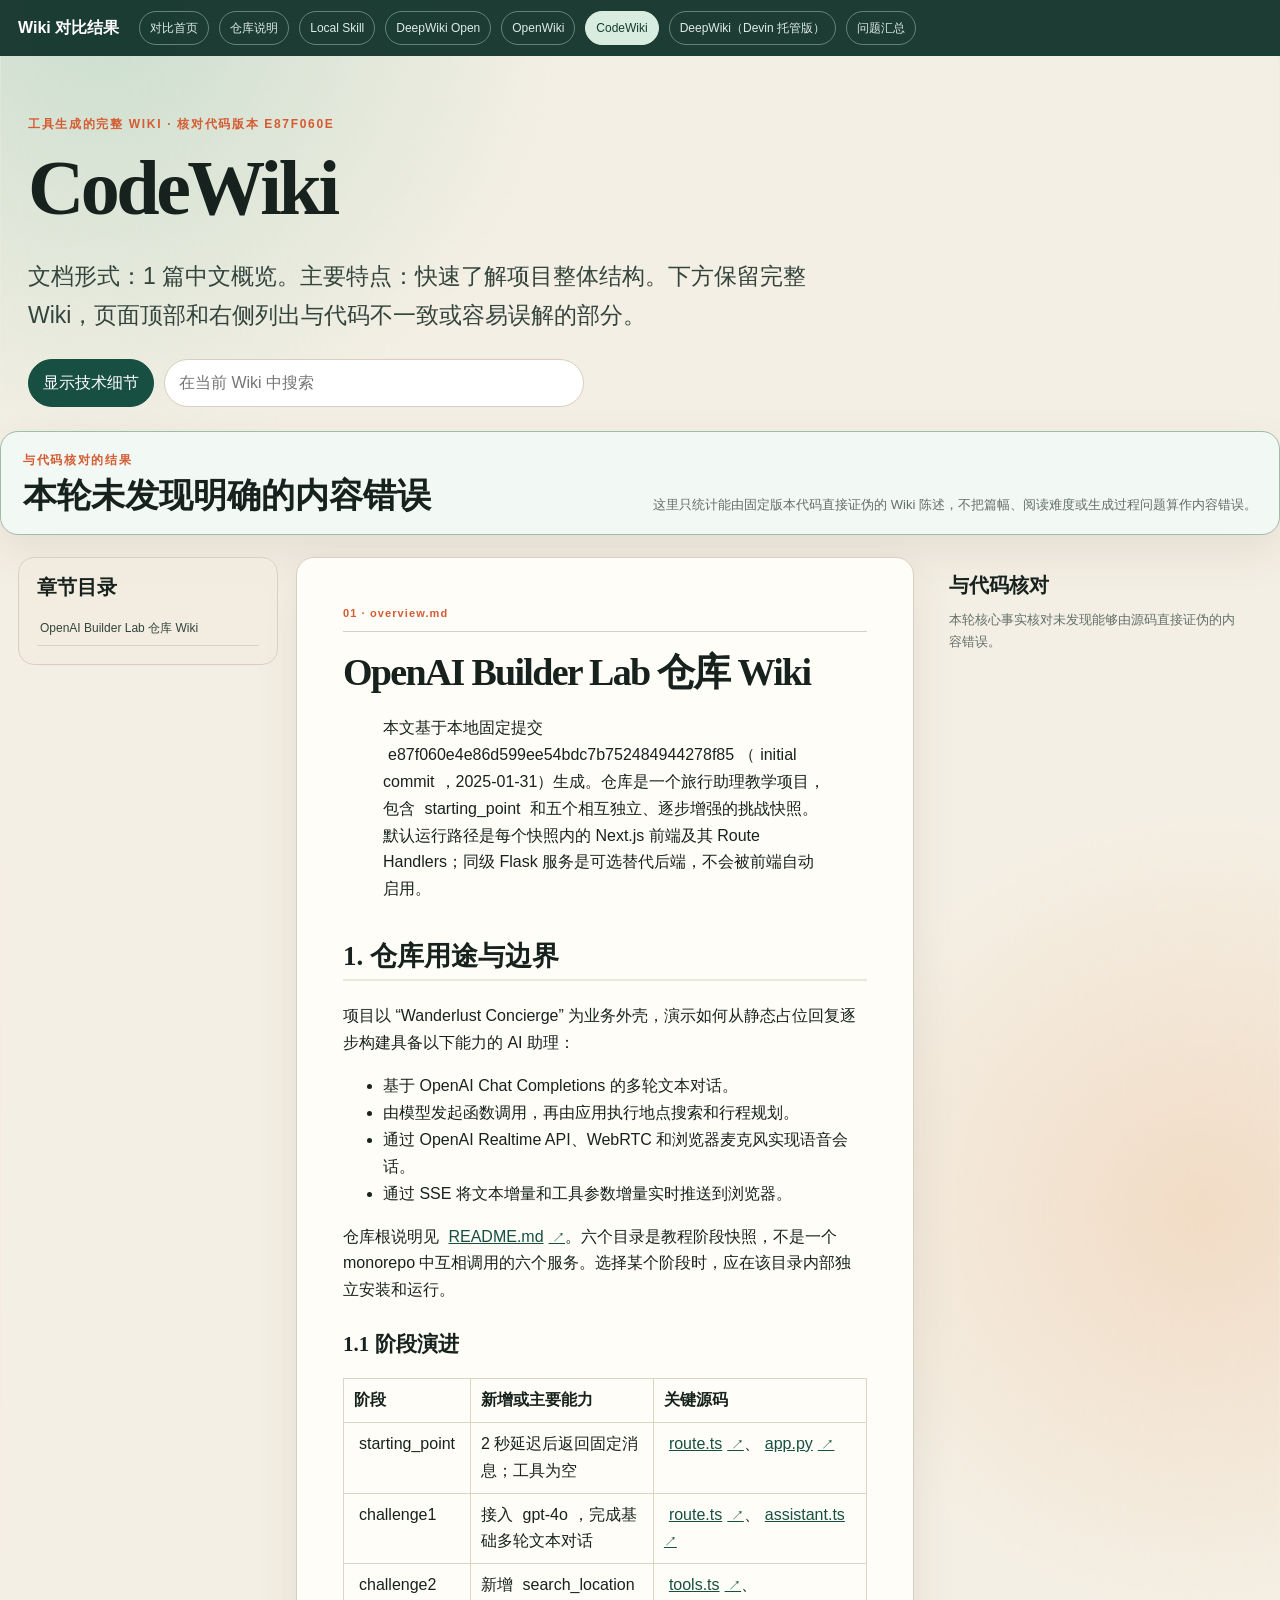
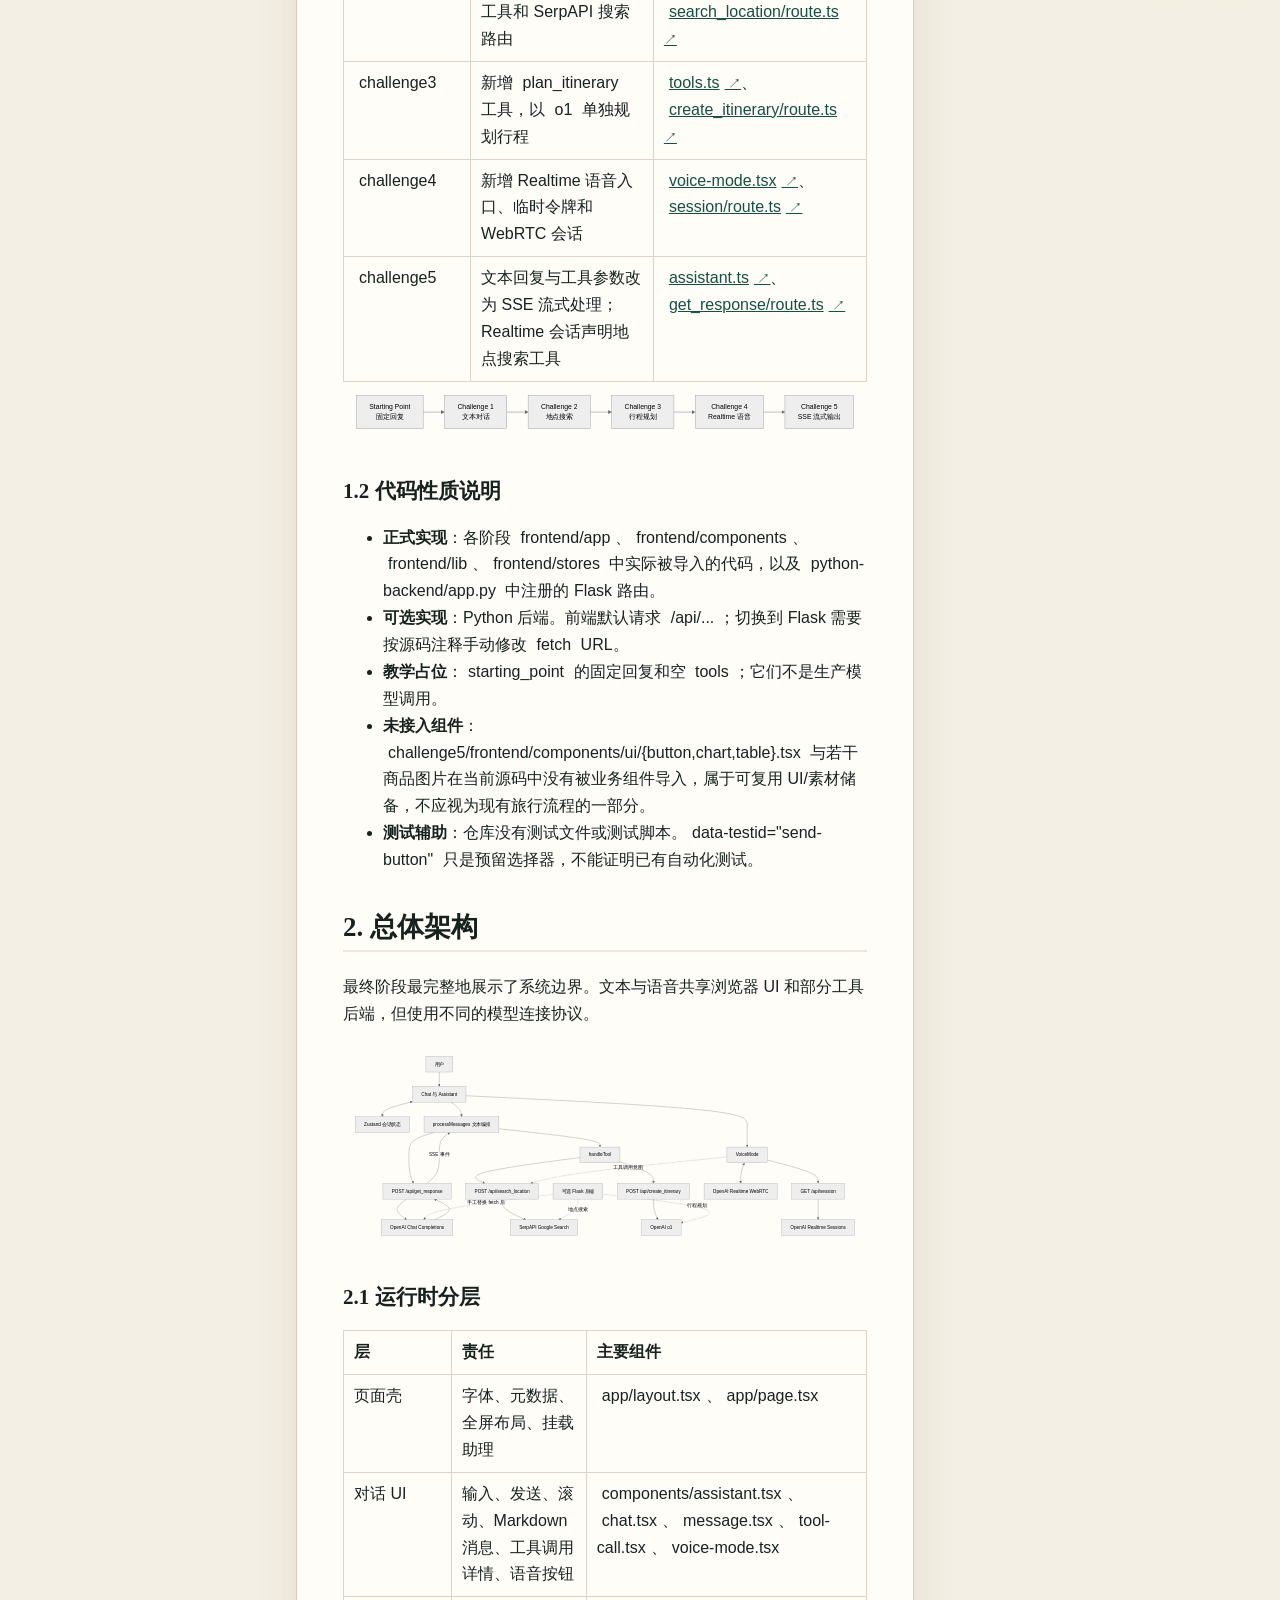
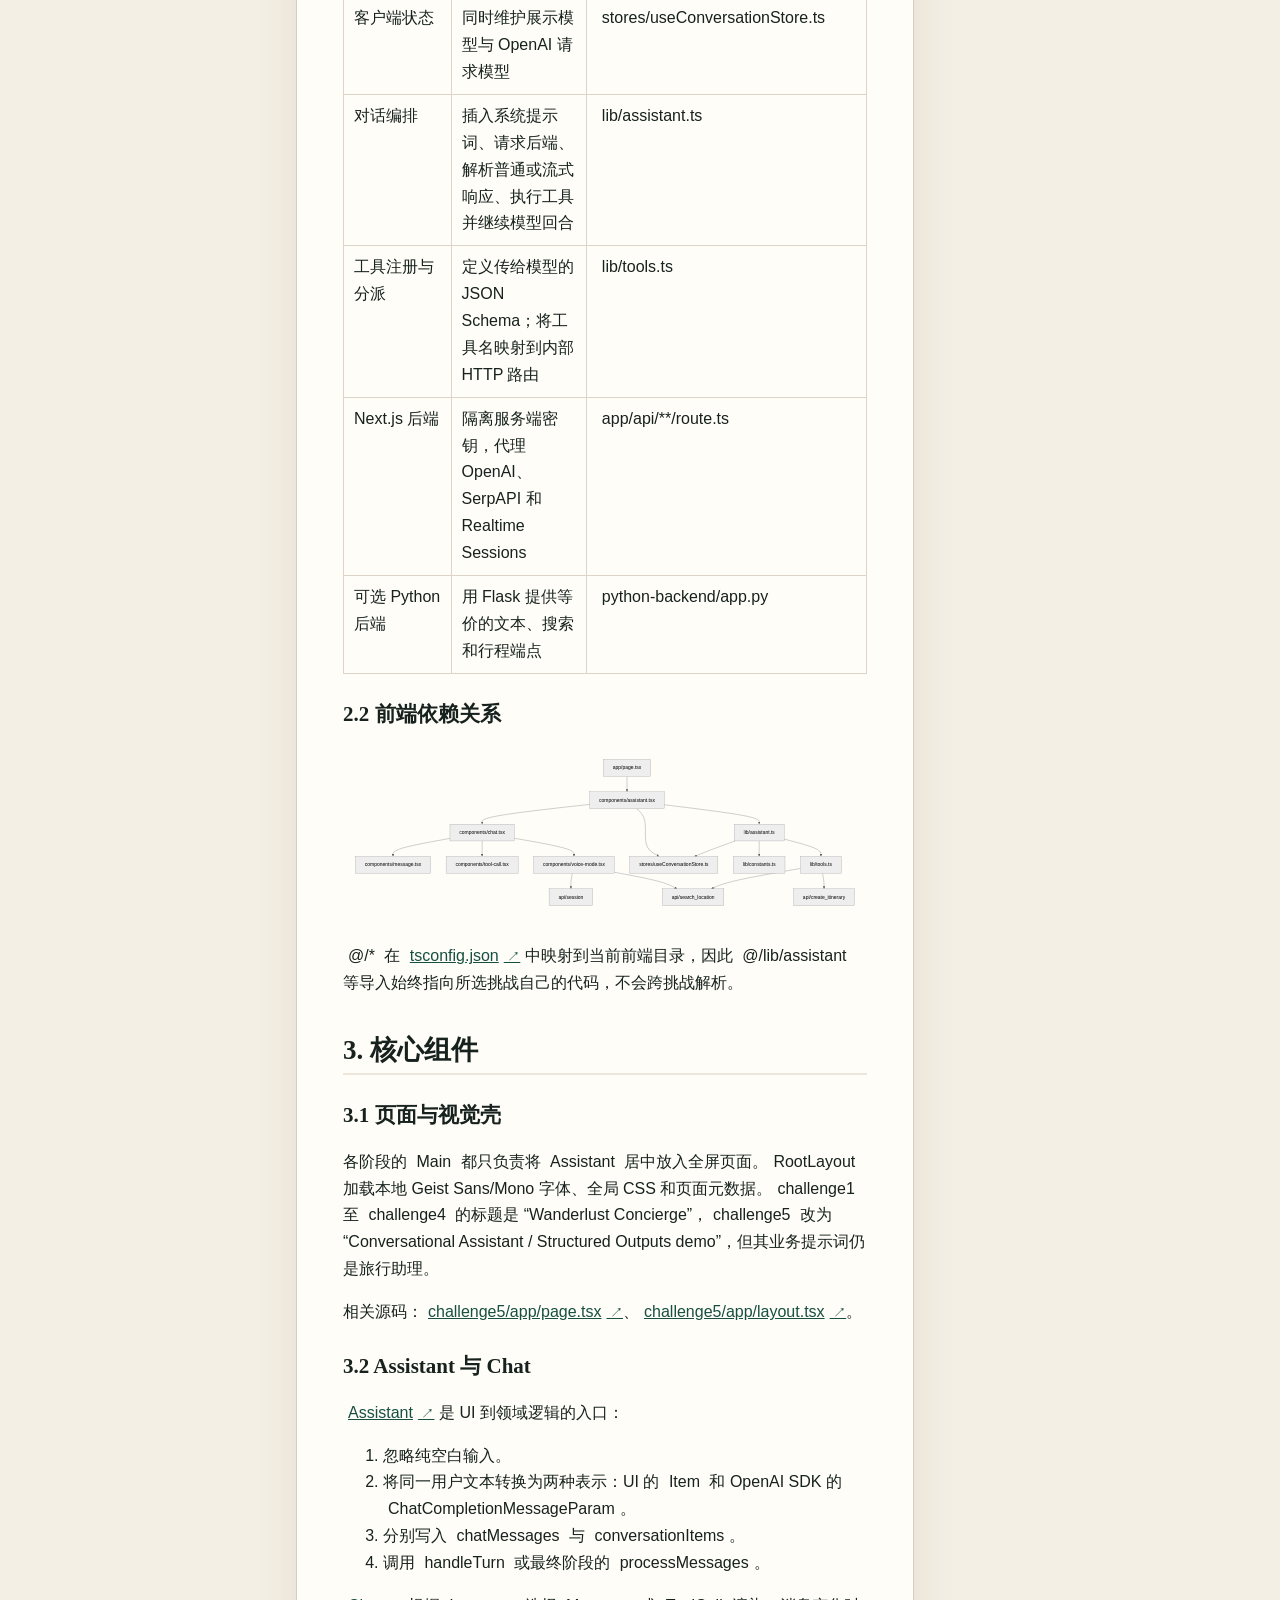
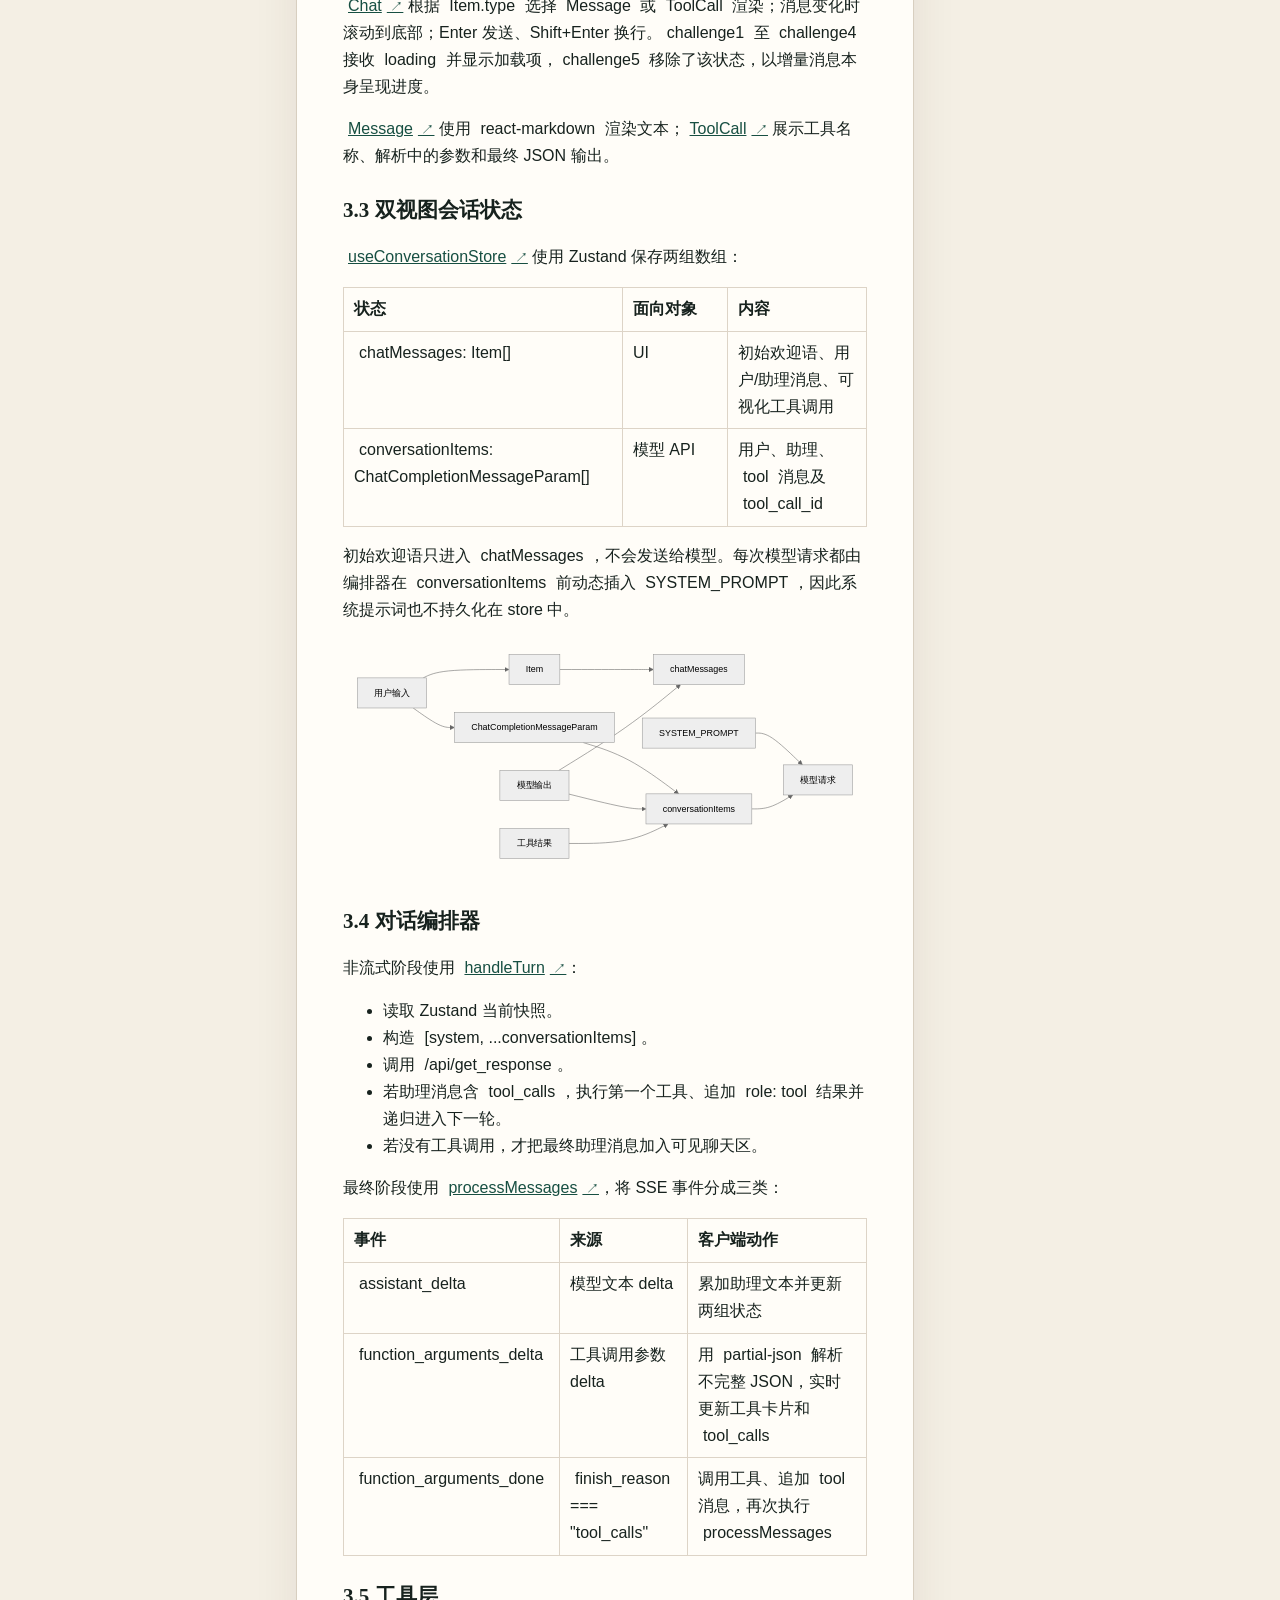
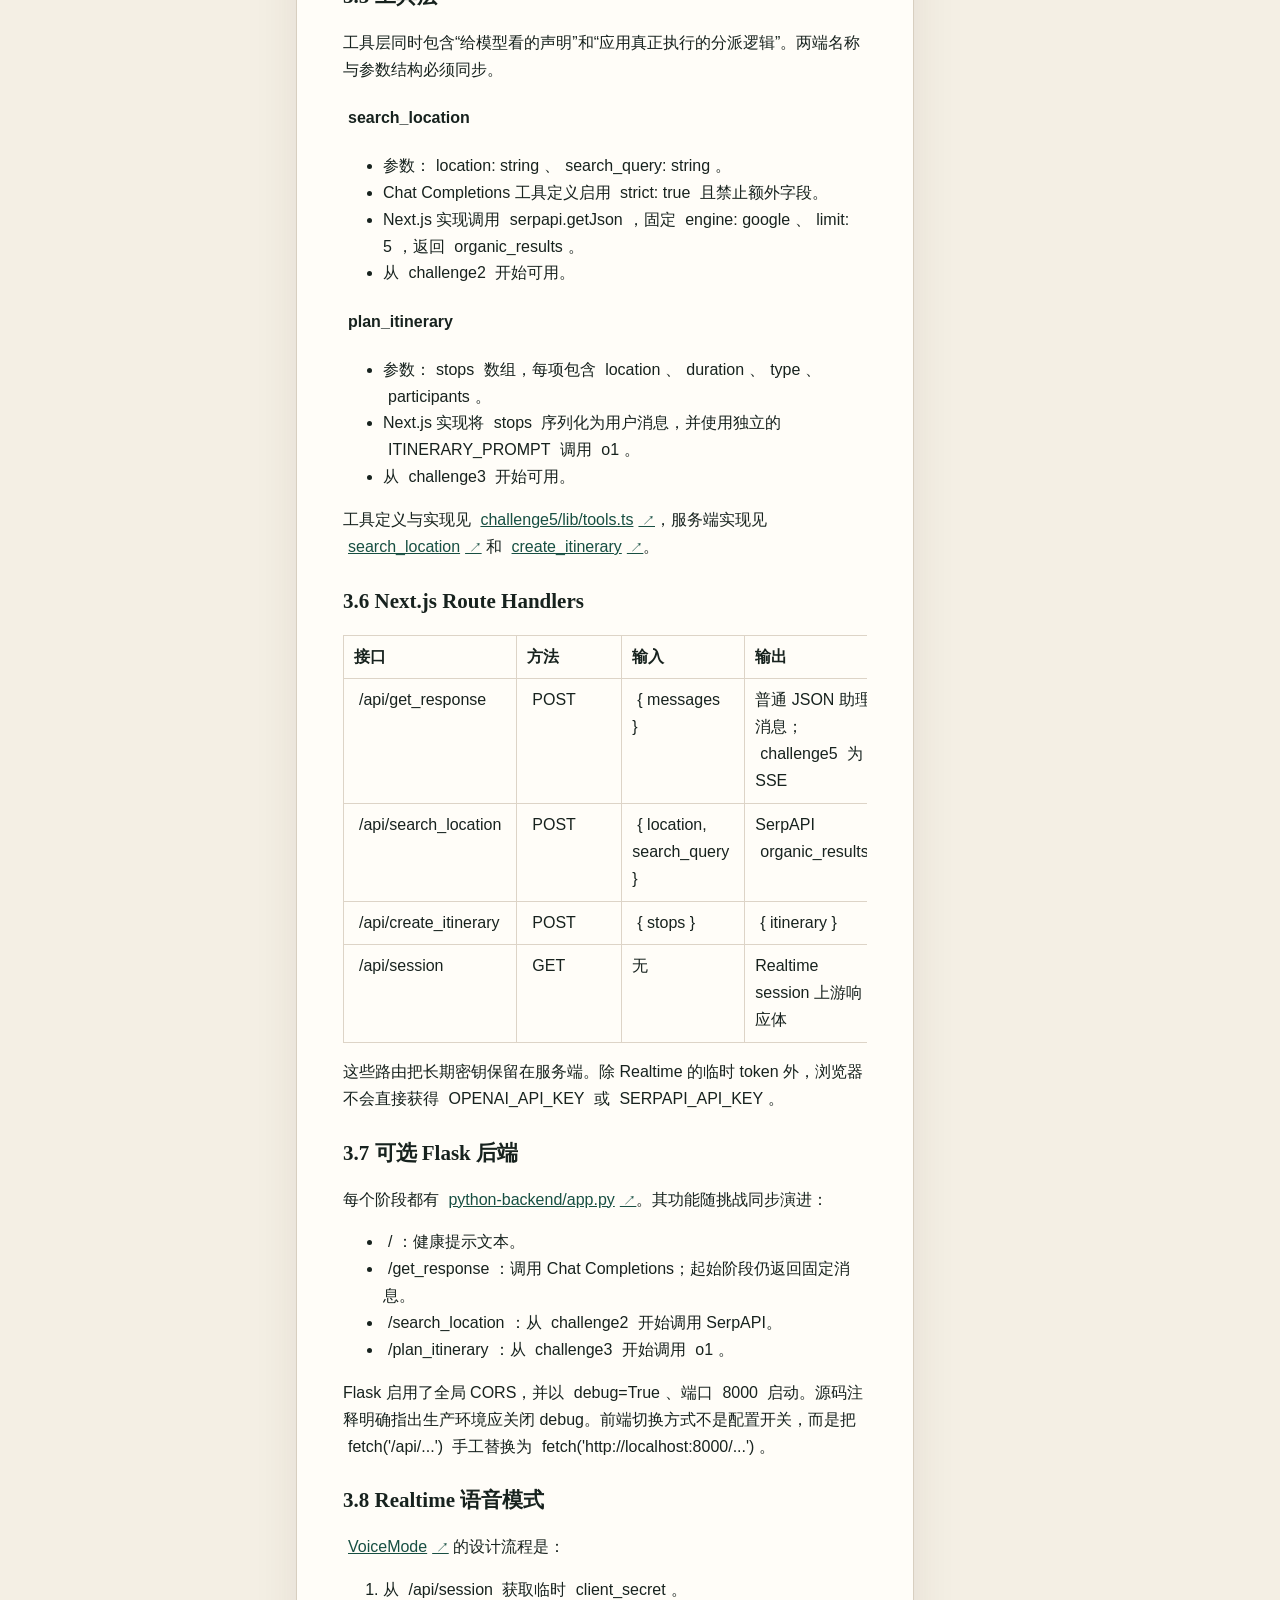
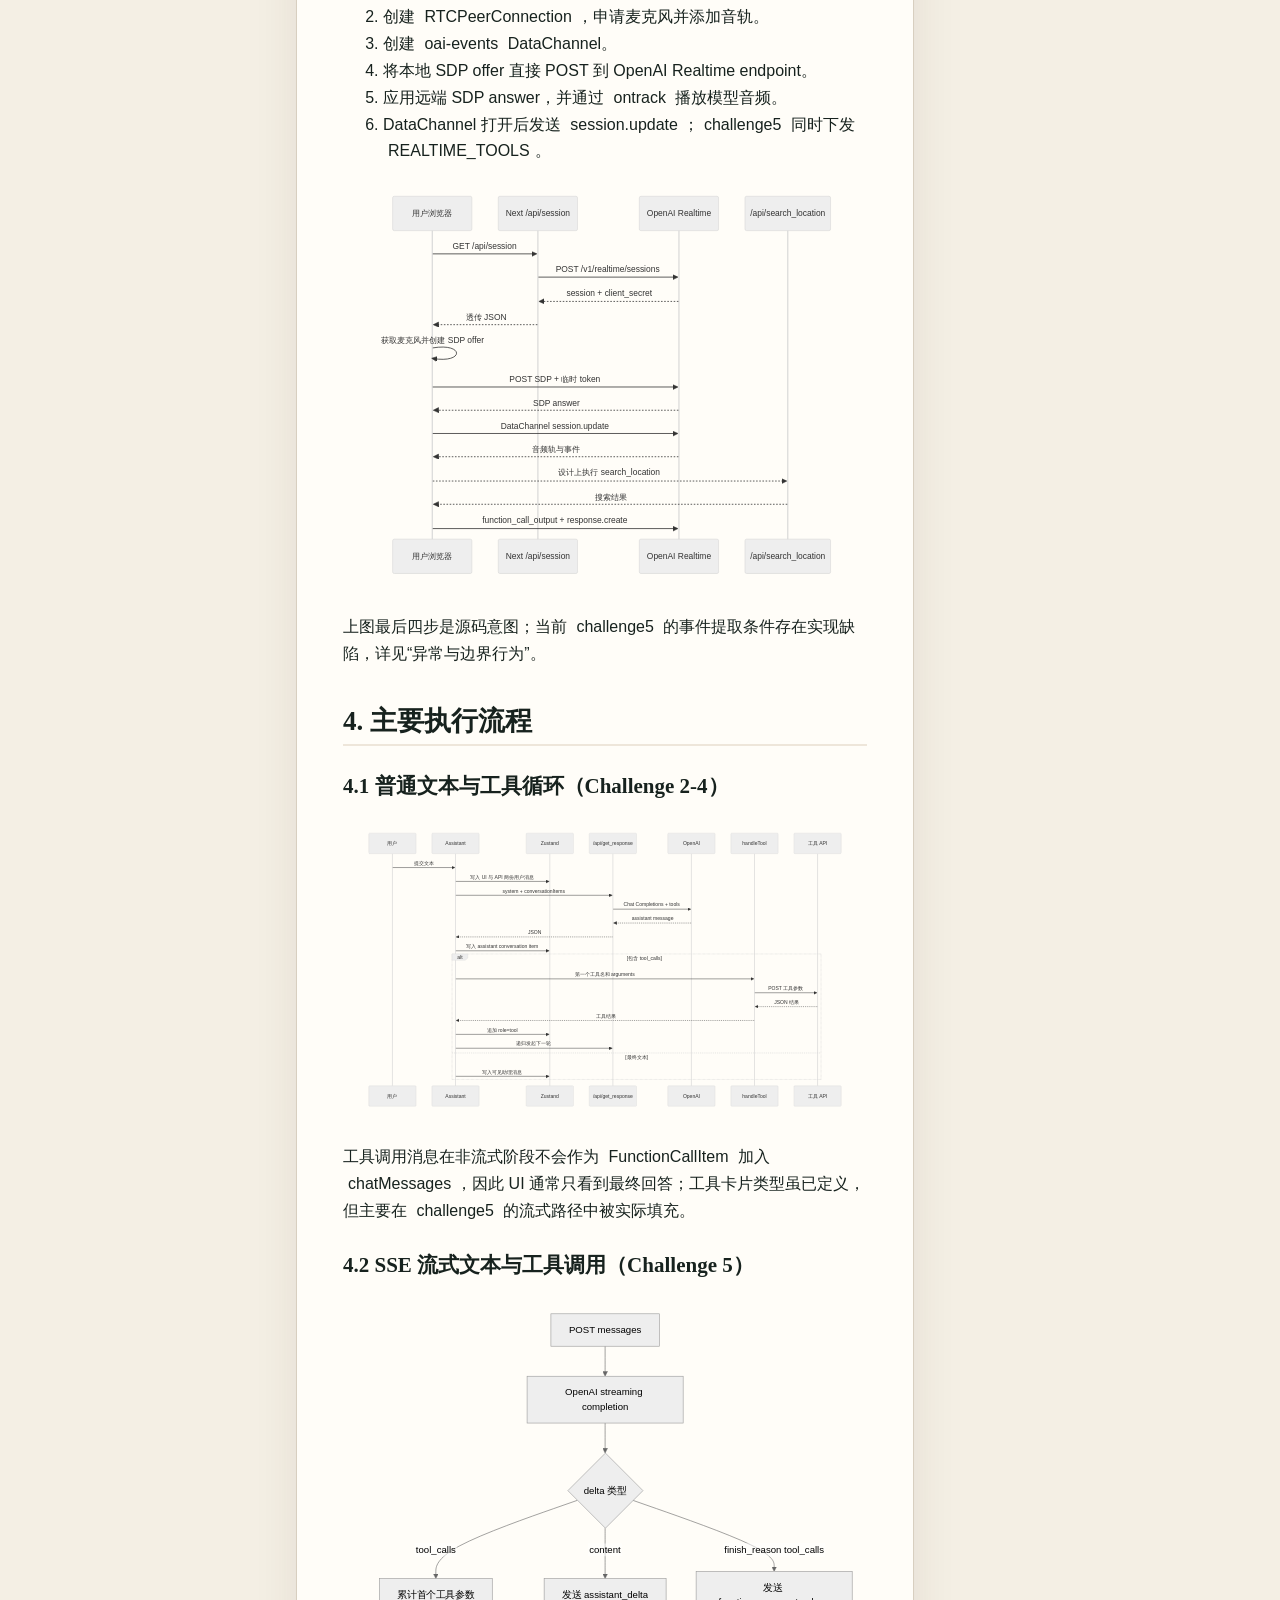
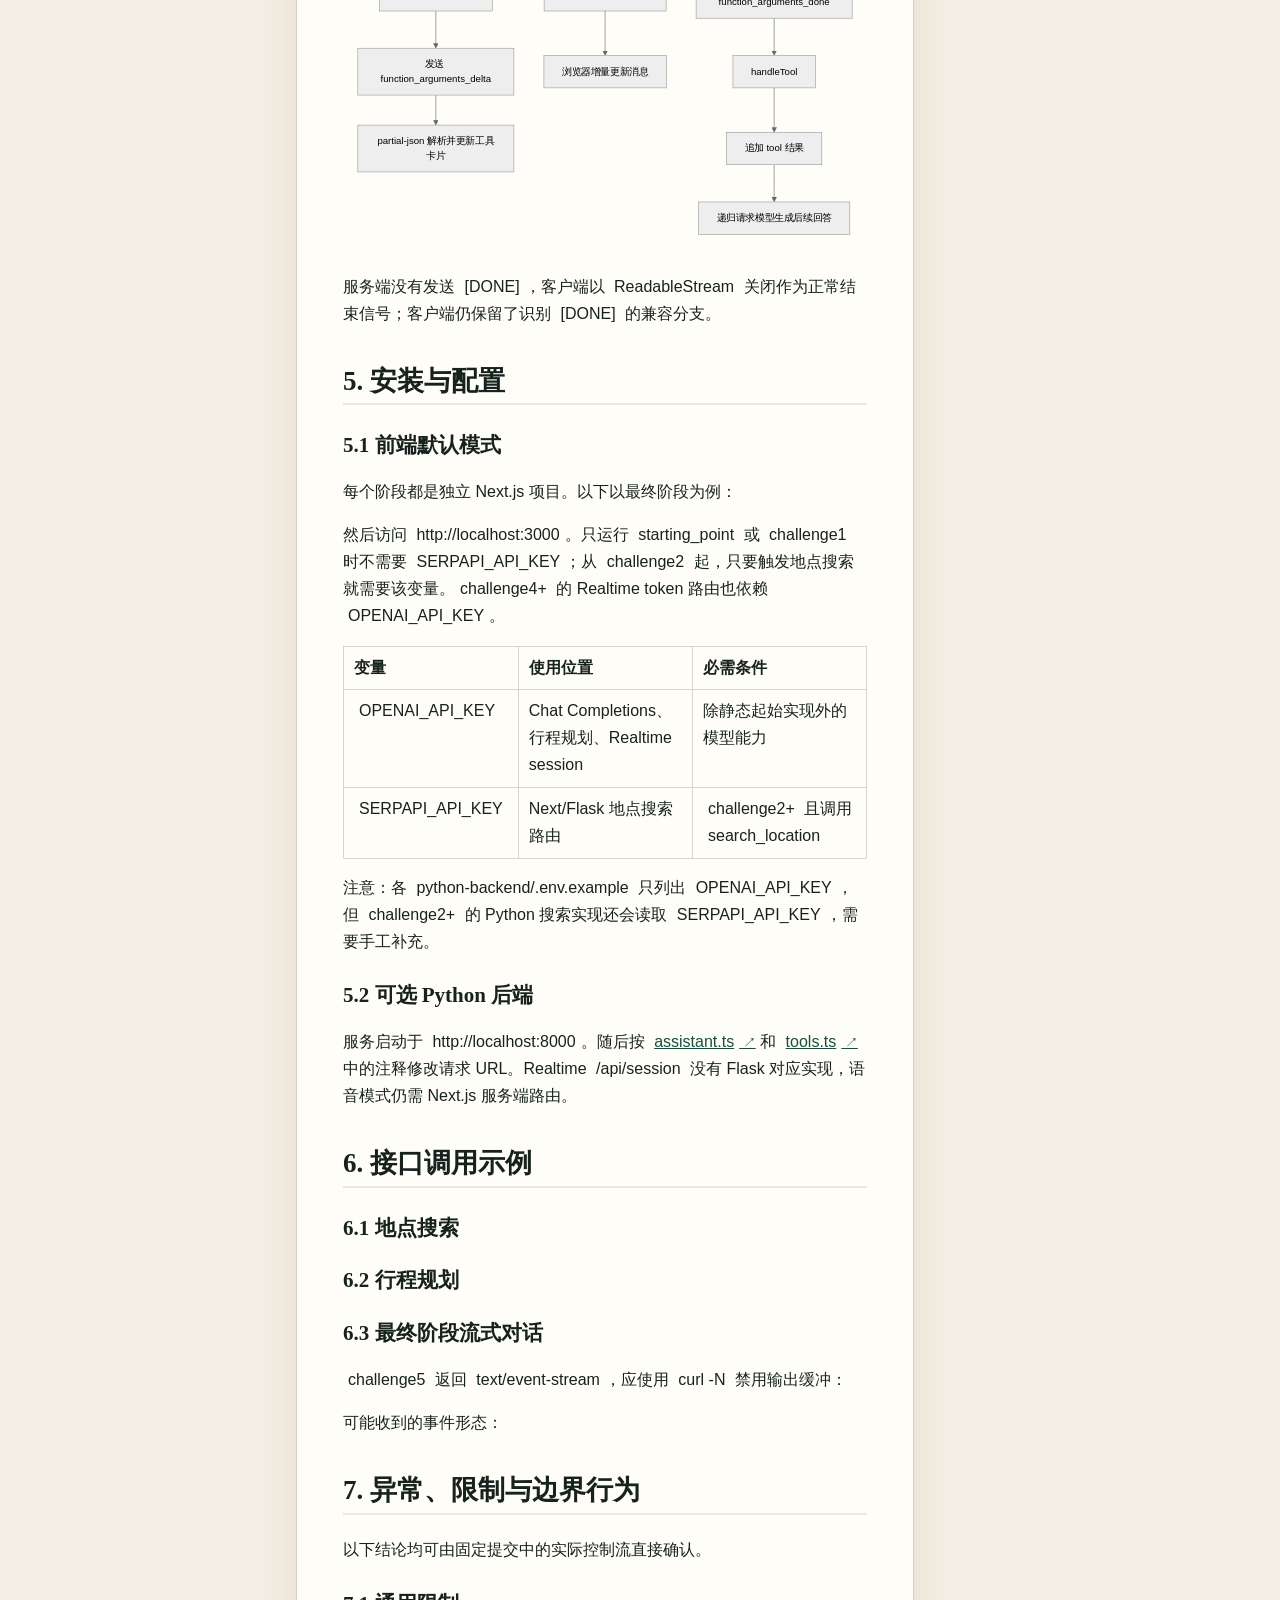
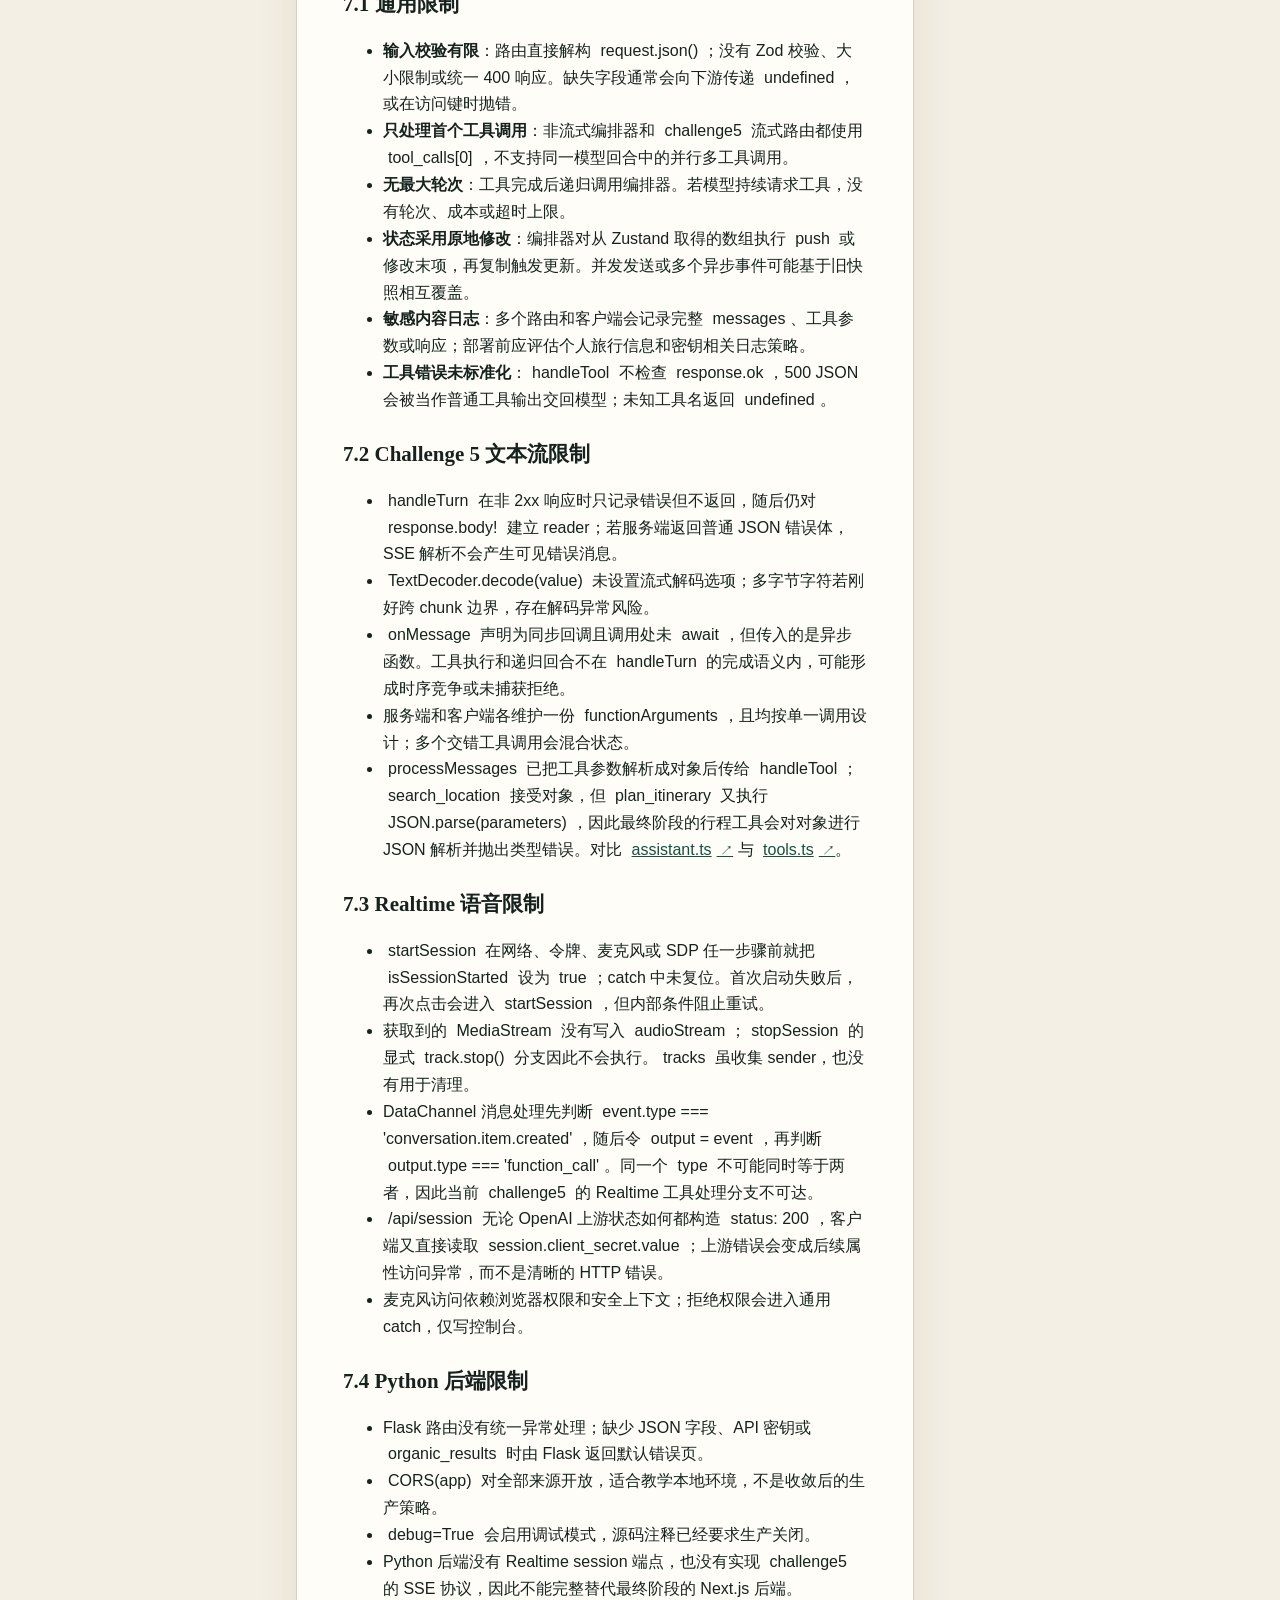
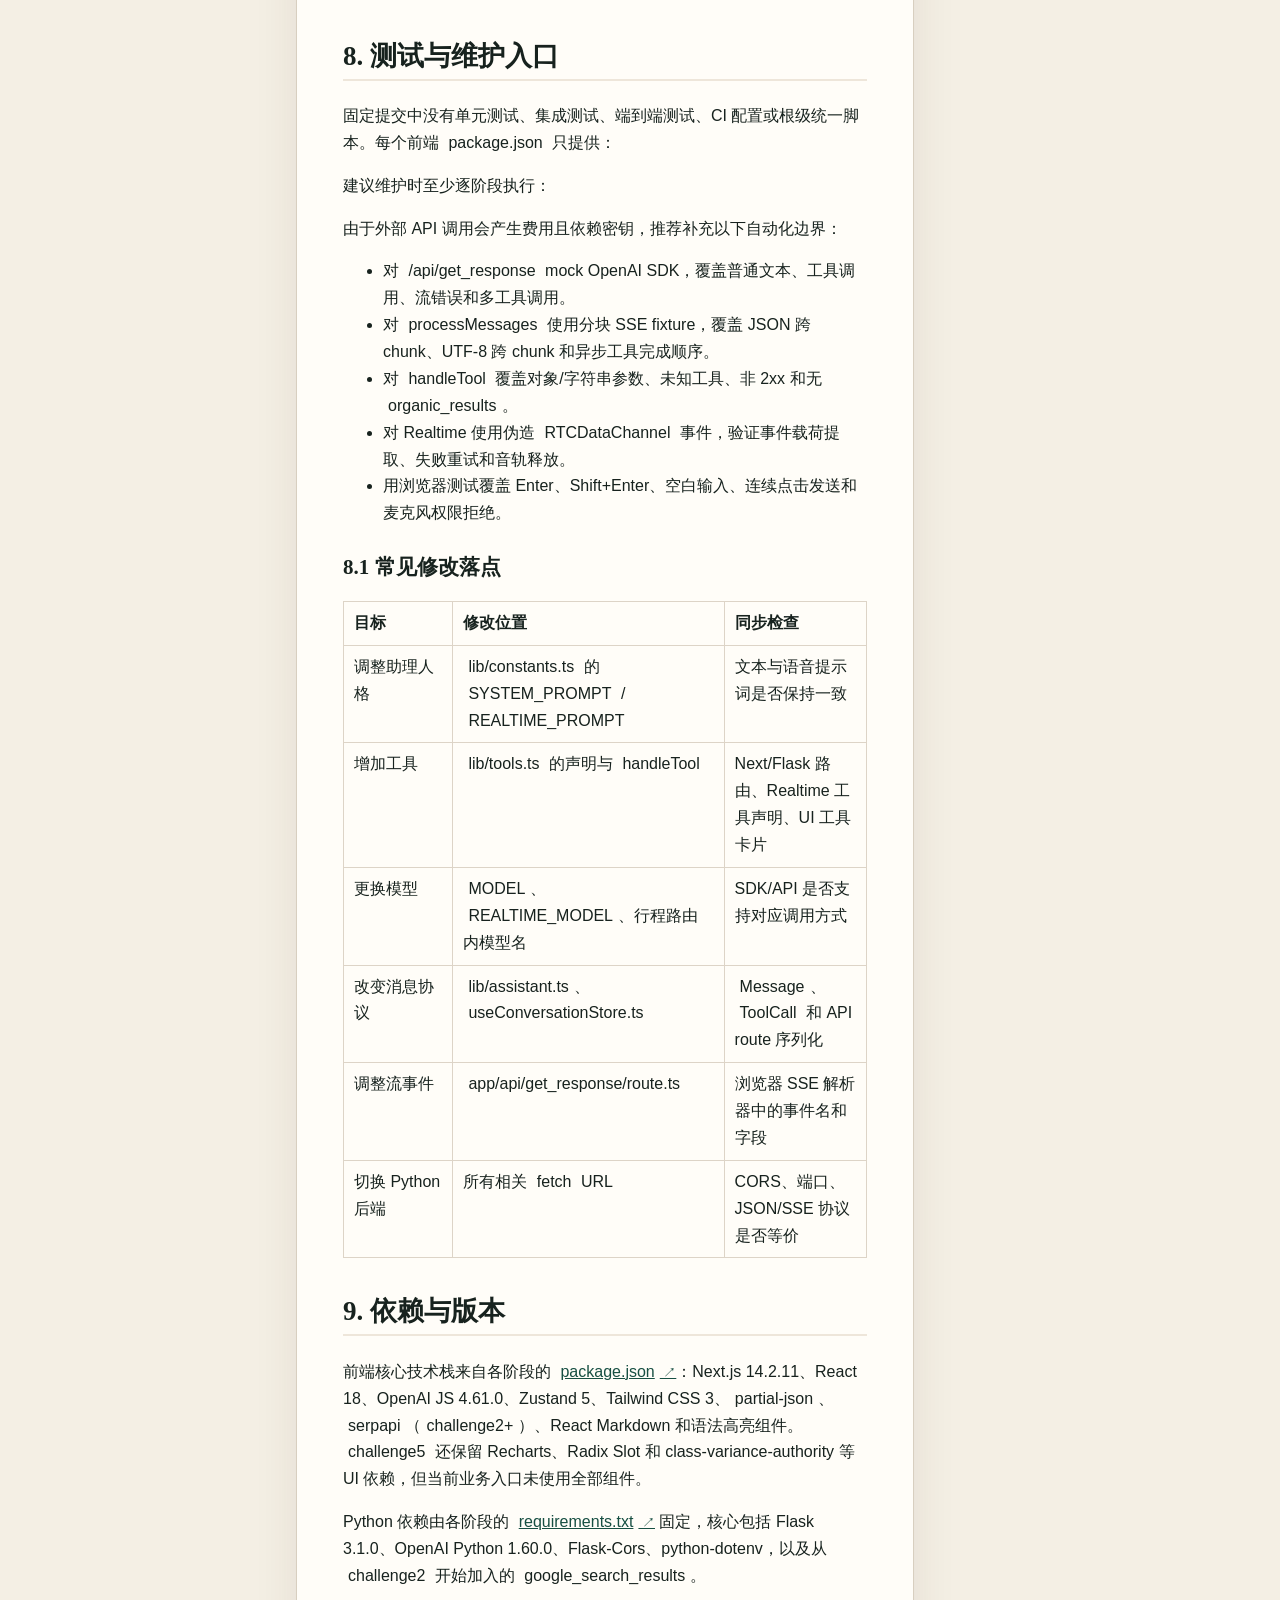
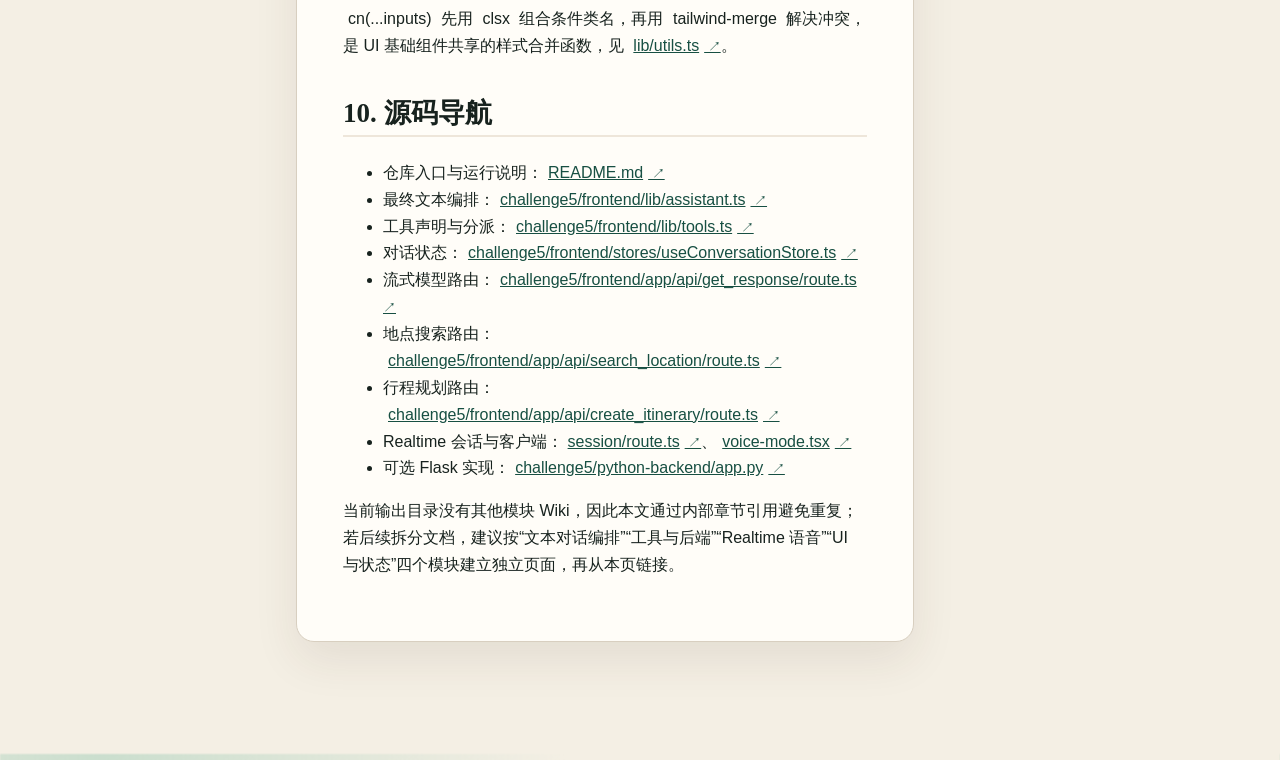
==== commit 9ccc53ce: "Add paired Wiki comparison pages Preserve the original Wiki bodies and homepage wording. Add paired " ====
--- a/codewiki.html
+++ b/codewiki.html
@@ -1,4 +1,4 @@
-<!doctype html><html lang="zh-CN"><head><meta charset="utf-8"><meta name="viewport" content="width=device-width,initial-scale=1"><title>CodeWiki · Wiki 对比结果</title><link rel="stylesheet" href="assets/styles.css?v=20260907-2"></head><body class="hide-technical"><nav class="topbar"><a class="brand" href="index.html">Wiki 对比结果</a><a class="" href="index.html">对比首页</a><a class="" href="repository-intro.html">仓库说明</a><a class="" href="local-skill.html">Local Skill</a><a class="" href="deepwiki-open.html">DeepWiki Open</a><a class="" href="openwiki.html">OpenWiki</a><a class="active" href="codewiki.html">CodeWiki</a><a class="" href="devinwiki.html">DeepWiki（Devin 托管版）</a><a class="" href="issue-summary.html">问题汇总</a></nav><header class="page-hero"><div class="eyebrow">工具生成的完整 Wiki · 核对代码版本 e87f060e</div><h1>CodeWiki</h1><p class="lead">文档形式：1 篇中文概览。主要特点：快速了解项目整体结构。下方保留完整 Wiki，页面顶部和右侧列出与代码不一致或容易误解的部分。</p><div class="toolbar"><button class="is-active" data-tech-toggle>显示技术细节</button><input class="search" data-doc-search placeholder="在当前 Wiki 中搜索"></div></header><section class="issue-overview no-errors"><div class="issue-overview-heading"><div><div class="eyebrow">与代码核对的结果</div><h2>本轮未发现明确的内容错误</h2></div><p>这里只统计能由固定版本代码直接证伪的 Wiki 陈述，不把篇幅、阅读难度或生成过程问题算作内容错误。</p></div></section><div class="reader-layout"><aside class="toc"><h2>章节目录</h2><a href="#original-1-openai-builder-lab-仓库-wiki">OpenAI Builder Lab 仓库 Wiki</a></aside><main class="reader"><div id="wiki-original"><article class="wiki-doc" id="original-1-openai-builder-lab-仓库-wiki"><div class="doc-kicker">01 · overview.md</div><h1>OpenAI Builder Lab 仓库 Wiki</h1>
+<!doctype html><html lang="zh-CN"><head><meta charset="utf-8"><meta name="viewport" content="width=device-width,initial-scale=1"><title>CodeWiki · Wiki 对比结果</title><link rel="stylesheet" href="assets/styles.css?v=20260907-compare1"></head><body class="hide-technical"><nav class="topbar"><a class="brand" href="index.html">Wiki 对比结果</a><a class="" href="index.html">对比首页</a><a class="" href="repository-intro.html">仓库说明</a><a class="" href="local-skill.html">Local Skill</a><a class="" href="deepwiki-open.html">DeepWiki Open</a><a class="" href="openwiki.html">OpenWiki</a><a class="active" href="codewiki.html">CodeWiki</a><a class="" href="devinwiki.html">DeepWiki（Devin 托管版）</a><a class="" href="issue-summary.html">问题汇总</a></nav><header class="page-hero"><div class="eyebrow">工具生成的完整 Wiki · 核对代码版本 e87f060e</div><h1>CodeWiki</h1><p class="lead">文档形式：1 篇中文概览。主要特点：快速了解项目整体结构。下方保留完整 Wiki，页面顶部和右侧列出与代码不一致或容易误解的部分。</p><div class="toolbar"><button class="is-active" data-tech-toggle>显示技术细节</button><input class="search" data-doc-search placeholder="在当前 Wiki 中搜索"></div></header><section class="issue-overview no-errors"><div class="issue-overview-heading"><div><div class="eyebrow">与代码核对的结果</div><h2>本轮未发现明确的内容错误</h2></div><p>这里只统计能由固定版本代码直接证伪的 Wiki 陈述，不把篇幅、阅读难度或生成过程问题算作内容错误。</p></div></section><div class="reader-layout"><aside class="toc"><h2>章节目录</h2><a href="#original-1-openai-builder-lab-仓库-wiki">OpenAI Builder Lab 仓库 Wiki</a></aside><main class="reader"><div id="wiki-original"><article class="wiki-doc" id="original-1-openai-builder-lab-仓库-wiki"><div class="doc-kicker">01 · overview.md</div><h1>OpenAI Builder Lab 仓库 Wiki</h1>
 <blockquote>
 <p>本文基于本地固定提交 <code>e87f060e4e86d599ee54bdc7b752484944278f85</code>（<code>initial commit</code>，2025-01-31）生成。仓库是一个旅行助理教学项目，包含 <code>starting_point</code> 和五个相互独立、逐步增强的挑战快照。默认运行路径是每个快照内的 Next.js 前端及其 Route Handlers；同级 Flask 服务是可选替代后端，不会被前端自动启用。</p>
 </blockquote>
@@ -562,4 +562,4 @@
 <li>可选 Flask 实现：<a class="source-link" href="https://github.com/openai/openai-builder-lab-solution/blob/e87f060e4e86d599ee54bdc7b752484944278f85/challenge5/python-backend/app.py" target="_blank" rel="noopener"><code>challenge5/python-backend/app.py</code></a></li>
 </ul>
 <p>当前输出目录没有其他模块 Wiki，因此本文通过内部章节引用避免重复；若后续拆分文档，建议按“文本对话编排”“工具与后端”“Realtime 语音”“UI 与状态”四个模块建立独立页面，再从本页链接。</p>
-</article></div></main><aside class="audit-rail" id="source-audit"><h2>与代码核对</h2><p class="audit-verdict">本轮核心事实核对未发现能够由源码直接证伪的内容错误。</p></aside></div><script src="assets/mermaid.min.js"></script><script src="assets/app.js?v=20260907-2"></script></body></html>+</article></div></main><aside class="audit-rail" id="source-audit"><h2>与代码核对</h2><p class="audit-verdict">本轮核心事实核对未发现能够由源码直接证伪的内容错误。</p></aside></div><script src="assets/mermaid.min.js"></script><script src="assets/app.js?v=20260907-compare1"></script></body></html>
--- a/assets/styles.css
+++ b/assets/styles.css
@@ -0,0 +1,322 @@
+:root {
+  --ink: #17221e;
+  --muted: #637069;
+  --paper: #f4efe4;
+  --panel: #fffdf8;
+  --line: #d8cfc0;
+  --forest: #174f42;
+  --mint: #cfe4d7;
+  --orange: #d45b32;
+  --gold: #c89527;
+  --red: #a9332c;
+  --blue: #2d658c;
+  --shadow: 0 18px 45px rgba(63, 49, 31, .09);
+}
+
+* { box-sizing: border-box; }
+html { scroll-behavior: smooth; }
+body {
+  margin: 0;
+  color: var(--ink);
+  background:
+    radial-gradient(circle at 8% 0, rgba(168, 208, 187, .55), transparent 29rem),
+    radial-gradient(circle at 94% 8%, rgba(238, 193, 155, .42), transparent 25rem),
+    var(--paper);
+  font-family: "Avenir Next", "PingFang SC", sans-serif;
+  line-height: 1.68;
+}
+
+a { color: var(--forest); }
+button, input { font: inherit; }
+
+.topbar {
+  position: sticky;
+  top: 0;
+  z-index: 30;
+  display: flex;
+  align-items: center;
+  gap: 10px;
+  padding: 11px 18px;
+  overflow-x: auto;
+  color: #eff8f3;
+  background: rgba(20, 54, 45, .96);
+  backdrop-filter: blur(12px);
+}
+.brand { margin-right: 10px; color: white; font-weight: 850; white-space: nowrap; text-decoration: none; }
+.topbar a:not(.brand) { padding: 6px 10px; border: 1px solid #668379; border-radius: 999px; color: #dfece6; font-size: 12px; white-space: nowrap; text-decoration: none; }
+.topbar a.active { color: #153c32; background: #d8ecdf; border-color: #d8ecdf; }
+
+.hero, .page-hero { max-width: 1480px; margin: auto; padding: 58px 28px 24px; }
+.intro-hero { padding-top: 38px; padding-bottom: 0; }
+.intro-hero h1 { max-width: 1100px; font-size: clamp(38px, 5.3vw, 64px); }
+.eyebrow { color: var(--orange); font-size: 12px; font-weight: 900; letter-spacing: .14em; text-transform: uppercase; }
+h1, h2, h3 { font-family: "Iowan Old Style", "Songti SC", serif; line-height: 1.18; }
+h1 { max-width: 980px; margin: 8px 0 20px; font-size: clamp(42px, 7vw, 78px); letter-spacing: -.045em; }
+.lead { max-width: 850px; color: #33443d; font-size: clamp(17px, 2.2vw, 23px); }
+.hero-actions, .toolbar { display: flex; flex-wrap: wrap; gap: 10px; margin-top: 24px; }
+.button, button {
+  appearance: none;
+  padding: 9px 14px;
+  border: 1px solid var(--forest);
+  border-radius: 999px;
+  color: var(--forest);
+  background: transparent;
+  cursor: pointer;
+  text-decoration: none;
+}
+.button.primary, button.primary, button.is-active { color: white; background: var(--forest); }
+
+.dashboard { max-width: 1480px; margin: auto; padding: 18px 28px 90px; }
+.purpose-strip, .plain-summary { display: grid; grid-template-columns: repeat(3, minmax(0, 1fr)); gap: 12px; }
+.purpose-strip { max-width: 980px; margin-top: 24px; }
+.purpose-strip div, .plain-summary article, .example-card { border: 1px solid var(--line); border-radius: 16px; background: var(--panel); box-shadow: var(--shadow); }
+.purpose-strip div { padding: 14px 16px; }
+.purpose-strip strong, .purpose-strip span { display: block; }
+.purpose-strip strong, .plain-summary span, .example-card span { color: var(--orange); font-size: 11px; font-weight: 900; letter-spacing: .08em; }
+.purpose-strip span { margin-top: 4px; color: var(--ink); font-size: 14px; }
+.comparison-purpose { max-width: 1180px; }
+.comparison-hero code { padding: 2px 7px; border-radius: 7px; color: #24463c; background: rgba(255, 255, 255, .58); font-size: .82em; }
+.conclusion-panel { max-width: 1320px; margin-top: 28px; padding: 22px; border-radius: 20px; color: #eff8f3; background: #173f35; box-shadow: 0 22px 52px rgba(23, 63, 53, .2); }
+.conclusion-panel-heading { display: flex; align-items: end; justify-content: space-between; gap: 24px; }
+.conclusion-panel-heading span { color: #f1b86d; font-size: 11px; font-weight: 900; letter-spacing: .12em; }
+.conclusion-panel-heading h2 { max-width: 850px; margin: 5px 0 0; color: #fff; font-size: clamp(25px, 3.2vw, 38px); }
+.conclusion-panel-heading p { max-width: 390px; margin: 0; color: #c8d9d2; font-size: 13px; }
+.conclusion-grid { display: grid; grid-template-columns: repeat(4, minmax(0, 1fr)); gap: 10px; margin-top: 18px; }
+.conclusion-grid article { min-height: 176px; padding: 16px; border: 1px solid rgba(220, 240, 230, .22); border-radius: 14px; background: rgba(255, 255, 255, .07); }
+.conclusion-grid article > strong { display: block; color: #f1c17e; font: 800 25px/1.1 "Avenir Next", "PingFang SC", sans-serif; }
+.conclusion-grid h3 { margin: 9px 0 6px; color: #fff; font-size: 18px; }
+.conclusion-grid p { margin: 0; color: #d0ddd7; font-size: 12px; line-height: 1.55; }
+.tool-verdict-grid { display: grid; grid-template-columns: repeat(2, minmax(0, 1fr)); gap: 11px; margin-top: 18px; }
+.tool-verdict-grid article { min-height: 150px; padding: 17px 18px; border: 1px solid rgba(220, 240, 230, .22); border-radius: 14px; background: rgba(255, 255, 255, .07); }
+.tool-verdict-grid article:last-child { grid-column: 1 / -1; min-height: 0; }
+.tool-verdict-grid h3 { margin: 0 0 7px; color: #f1c17e; font: 800 15px/1.2 "Avenir Next", "PingFang SC", sans-serif; }
+.tool-verdict-grid strong { display: block; color: #fff; font: 700 21px/1.25 "Iowan Old Style", "Songti SC", serif; }
+.tool-verdict-grid p { margin: 8px 0 0; color: #d0ddd7; font-size: 14px; line-height: 1.65; }
+.summary-conclusion { max-width: none; }
+.scope-note { margin: 13px 2px 0; color: var(--muted); font-size: 13px; }
+.plain-summary article { padding: 20px; }
+.plain-summary strong { display: block; margin: 6px 0; font: 700 22px/1.25 "Iowan Old Style", "Songti SC", serif; }
+.plain-summary p { margin-bottom: 0; color: var(--muted); font-size: 13px; }
+.example-flow { display: grid; grid-template-columns: minmax(0, .95fr) 34px minmax(0, 1fr) 34px minmax(0, 1.05fr); align-items: stretch; gap: 10px; }
+.example-card { padding: 21px; }
+.example-card strong { display: block; margin: 8px 0; font-size: 17px; }
+.example-card p, .example-card li, .example-card small { color: var(--muted); font-size: 13px; }
+.example-card ol { margin: 10px 0 0; padding-left: 21px; }
+.example-card small { display: block; margin-top: 14px; }
+.input-card { border-top: 6px solid var(--blue); }
+.process-card { border-top: 6px solid var(--gold); }
+.output-card { border-top: 6px solid var(--forest); }
+.flow-arrow { display: grid; place-items: center; color: var(--forest); font-size: 28px; font-weight: 900; }
+.section-title { display: flex; align-items: end; justify-content: space-between; gap: 20px; margin: 42px 0 16px; border-bottom: 3px solid var(--forest); }
+.section-title.example-title { margin-top: 12px; }
+.section-title h2 { margin: 0 0 8px; font-size: clamp(27px, 4vw, 42px); }
+.section-title p { max-width: 600px; color: var(--muted); }
+
+.cards { display: grid; grid-template-columns: repeat(5, minmax(0, 1fr)); gap: 14px; }
+.tool-card, .panel, .issue-card, .diagram-card, .stat-card {
+  border: 1px solid var(--line);
+  border-radius: 18px;
+  background: var(--panel);
+  box-shadow: var(--shadow);
+}
+.tool-card { min-height: 320px; padding: 22px; display: flex; flex-direction: column; border-top: 7px solid var(--forest); }
+.tool-card:nth-child(2) { border-top-color: var(--gold); }
+.tool-card:nth-child(3) { border-top-color: #168a78; }
+.tool-card:nth-child(4) { border-top-color: var(--blue); }
+.tool-card:nth-child(5) { border-top-color: var(--orange); }
+.tool-card h3 { margin: 12px 0 8px; font-size: 25px; }
+.tool-card p { margin: 6px 0; color: var(--muted); font-size: 13px; }
+.tool-card .button { margin-top: auto; text-align: center; }
+.metric-row { display: flex; justify-content: space-between; gap: 10px; padding: 7px 0; border-bottom: 1px solid #eee6d9; font-size: 12px; }
+.metric-row strong { text-align: right; }
+
+.diagram-grid { display: grid; grid-template-columns: repeat(2, minmax(0, 1fr)); gap: 16px; }
+.diagram-card { padding: 20px; overflow: auto; }
+.diagram-card h3 { margin-top: 0; }
+.mermaid { min-width: 0; overflow: auto; padding: 10px; text-align: center; }
+.reading-guide-grid { display: grid; grid-template-columns: 1fr; gap: 20px; }
+.reading-card { padding: 26px; }
+.reading-card h3 { margin-bottom: 20px; font-size: 28px; }
+.reading-flow { display: grid; grid-template-columns: 1fr; gap: 8px; }
+.reading-step { display: grid; grid-template-columns: 48px minmax(0, 1fr); align-items: center; gap: 15px; padding: 17px 19px; border: 1px solid #cdd8d1; border-radius: 13px; background: #f4f8f5; }
+.reading-step > span { display: grid; place-items: center; width: 42px; height: 42px; border-radius: 50%; color: #fff; background: var(--forest); font-size: 17px; font-weight: 900; }
+.reading-step strong { display: block; font-size: 18px; }
+.reading-step p { margin: 3px 0 0; color: var(--muted); font-size: 14px; }
+.reading-arrow { color: var(--orange); font-size: 27px; font-weight: 900; line-height: 1; text-align: center; }
+.mermaid-fallback { padding: 16px; color: #764231; background: #fff1e9; white-space: pre-wrap; text-align: left; }
+.diagram-fallback { padding: 18px; border: 1px dashed #c98970; border-radius: 12px; color: #633824; background: #fff4ec; text-align: left; }
+.diagram-fallback p { margin: 6px 0; font-size: 13px; }
+.diagram-fallback pre { max-height: 220px; margin-top: 10px; overflow: auto; white-space: pre-wrap; }
+
+.reader-layout {
+  display: grid;
+  grid-template-columns: 260px minmax(0, 1fr) 330px;
+  gap: 18px;
+  max-width: 1640px;
+  margin: auto;
+  padding: 0 18px 90px;
+}
+.toc, .audit-rail { position: sticky; top: 64px; align-self: start; max-height: calc(100vh - 82px); overflow: auto; }
+.toc { padding: 18px; border: 1px solid var(--line); border-radius: 16px; background: rgba(242, 236, 224, .95); }
+.toc h2, .audit-rail h2 { margin: 0 0 12px; font-size: 20px; }
+.toc a { display: block; padding: 7px 3px; border-bottom: 1px solid #ddd3c4; color: #33443d; font-size: 12px; text-decoration: none; }
+.reader { min-width: 0; }
+.wiki-doc { margin-bottom: 22px; padding: clamp(20px, 4vw, 46px); overflow: hidden; border: 1px solid var(--line); border-radius: 18px; background: var(--panel); box-shadow: var(--shadow); }
+.wiki-doc h1 { font-size: 38px; }
+.wiki-doc h2 { margin-top: 38px; padding-bottom: 6px; border-bottom: 2px solid #eee6da; font-size: 27px; }
+.wiki-doc h3 { margin-top: 28px; font-size: 21px; }
+.wiki-doc img, .wiki-doc svg { max-width: 100%; height: auto; }
+.wiki-doc pre { padding: 16px; overflow: auto; border-radius: 11px; color: #eaf3ee; background: #172721; font-size: 12px; }
+.wiki-doc :not(pre) > code { padding: 2px 5px; border-radius: 5px; color: #843e27; background: #eee5d8; }
+.wiki-doc table { display: block; width: 100%; overflow: auto; border-collapse: collapse; }
+.wiki-doc th, .wiki-doc td { min-width: 105px; padding: 8px 10px; border: 1px solid #ddd4c7; text-align: left; vertical-align: top; }
+.doc-kicker { margin-bottom: 18px; padding-bottom: 9px; border-bottom: 1px solid var(--line); color: var(--orange); font-size: 11px; font-weight: 900; letter-spacing: .1em; }
+.hide-technical .wiki-doc pre, .hide-technical .wiki-doc details { display: none; }
+.hide-technical .wiki-doc code { font-family: inherit; color: inherit; background: transparent; }
+
+.audit-rail { padding: 17px; }
+.audit-verdict { margin: 0 0 13px; color: var(--muted); font-size: 13px; }
+.audit-quality-list { margin: 16px 0 18px; padding: 14px; border: 1px solid #b9cbd5; border-top: 5px solid var(--blue); border-radius: 13px; background: #f2f7fa; }
+.audit-section-heading h3 { margin: 8px 0 4px; font-size: 17px; }
+.audit-section-heading p { margin: 0 0 10px; color: var(--muted); font-size: 12px; }
+.audit-quality-item { margin-bottom: 8px; padding: 10px; border: 1px solid #b9cbd5; border-radius: 10px; color: var(--ink); background: #fff; }
+.audit-quality-item > span { display: block; margin-bottom: 3px; color: var(--blue); font-size: 10px; font-weight: 900; }
+.audit-quality-item > strong { display: block; font-size: 12px; line-height: 1.4; }
+.audit-quality-item:last-child { margin-bottom: 0; }
+.audit-quality-actions { display: flex; flex-wrap: wrap; gap: 6px; margin-top: 8px; }
+.audit-quality-actions a, .audit-quality-actions button { padding: 5px 8px; border: 1px solid #9db7c5; border-radius: 999px; color: #28566d; background: #eef6fa; font-size: 10px; font-weight: 800; text-decoration: none; }
+.audit-quality-actions a:hover, .audit-quality-actions button:hover { border-color: var(--blue); background: #dfeef5; }
+.audit-fact-heading { display: flex; align-items: center; justify-content: space-between; margin: 20px 0 10px; padding-bottom: 7px; border-bottom: 2px solid var(--orange); color: #7f3f27; font-size: 12px; }
+.issue-card { margin-bottom: 12px; padding: 14px; box-shadow: none; }
+.issue-card h3 { margin: 8px 0; font-size: 17px; }
+.issue-card p { margin: 7px 0; font-size: 12px; }
+.issue-card .diagnosis { padding: 8px 9px; border-radius: 9px; }
+.source-diagnosis { background: #edf5ef; }
+.wiki-diagnosis { background: #fff0e7; }
+.severity { display: inline-flex; padding: 3px 8px; border-radius: 999px; color: white; font-size: 10px; font-weight: 900; }
+.severity-critical { background: var(--red); }
+.severity-high { background: #d36c25; }
+.severity-medium { color: #4d3511; background: #edc870; }
+.severity-low { background: #72867d; }
+.severity-info { background: var(--blue); }
+.issue-target { outline: 4px solid rgba(212, 91, 50, .27); border-radius: 8px; scroll-margin-top: 90px; }
+.quality-context-target { margin-left: -12px; margin-right: -12px; padding-left: 12px; padding-right: 12px; background: #e7f3f8; box-shadow: inset 6px 0 #2d658c; }
+.quality-context-first { padding-top: 12px; border-radius: 12px 12px 0 0; scroll-margin-top: 88px; }
+.quality-context-last { padding-bottom: 12px; border-radius: 0 0 12px 12px; }
+.quality-context-first.quality-context-last { border-radius: 12px; }
+.quality-context-anchor::before { content: attr(data-quality-context); display: block; margin: 0 0 12px; padding: 11px 13px; border: 1px solid #8eb4c7; border-radius: 10px; color: #173f54; background: #d7ebf4; font: 800 13px/1.55 "Avenir Next", "PingFang SC", sans-serif; }
+.toc.quality-context-target { margin-left: 0; margin-right: 0; padding-left: 18px; padding-right: 18px; outline: 4px solid rgba(45, 101, 140, .25); }
+.anchor-alias { display: block; position: relative; top: -82px; visibility: hidden; }
+.source-link::after { content: " ↗"; font-size: .8em; }
+.issue-actions { display: flex; gap: 7px; margin-top: 10px; }
+.issue-actions button { padding: 5px 9px; font-size: 11px; }
+
+.search { width: min(420px, 100%); padding: 10px 14px; border: 1px solid var(--line); border-radius: 999px; background: #fff; }
+.hidden { display: none !important; }
+.translation-notice { margin: 0 0 16px; padding: 13px 16px; border-left: 5px solid var(--blue); background: #e9f3f8; }
+
+.issue-overview {
+  max-width: 1480px;
+  margin: 0 auto 22px;
+  padding: 18px 22px;
+  border: 1px solid #d8b394;
+  border-radius: 18px;
+  background: #fff8ef;
+  box-shadow: var(--shadow);
+}
+.issue-overview.no-errors { border-color: #9fbbaa; background: #f2f8f3; }
+.quality-overview {
+  max-width: 1480px;
+  margin: 0 auto 22px;
+  padding: 18px 22px;
+  border: 1px solid #9fb7c5;
+  border-radius: 18px;
+  background: #f2f7fa;
+  box-shadow: var(--shadow);
+}
+.explanation-overview {
+  max-width: 1480px;
+  margin: 0 auto 22px;
+  padding: 18px 22px;
+  border: 1px solid #93ad9d;
+  border-radius: 18px;
+  background: #edf5ef;
+  box-shadow: var(--shadow);
+}
+.explanation-grid { display: grid; grid-template-columns: repeat(4, minmax(0, 1fr)); gap: 10px; margin-top: 15px; }
+.explanation-card { padding: 14px; border: 1px solid #b9ccbf; border-radius: 13px; background: rgba(255, 255, 255, .78); }
+.explanation-card > span { display: inline-flex; padding: 3px 8px; border-radius: 999px; color: #fff; background: var(--forest); font-size: 10px; font-weight: 900; }
+.explanation-step { margin-top: 10px; padding: 10px; border-radius: 10px; background: #f4f0e6; }
+.explanation-step strong { color: var(--forest); font-size: 11px; }
+.explanation-step p { margin: 4px 0 0; font-size: 12px; }
+.explanation-step.wiki-step { background: #fff0e7; }
+.explanation-step.wiki-step strong { color: #9b4428; }
+.explanation-arrow { color: var(--orange); font-size: 18px; font-weight: 900; text-align: center; line-height: 1; }
+.explanation-card small { display: block; margin-top: 9px; color: var(--muted); font-size: 11px; }
+.issue-overview-heading { display: flex; align-items: end; justify-content: space-between; gap: 24px; }
+.issue-overview-heading h2 { margin: 5px 0 0; font-size: clamp(23px, 3vw, 34px); }
+.issue-overview-heading p { max-width: 620px; margin: 0; color: var(--muted); font-size: 13px; }
+.issue-index { display: grid; grid-template-columns: repeat(3, minmax(0, 1fr)); gap: 9px; margin-top: 15px; }
+.issue-index-item { display: flex; align-items: center; gap: 9px; min-height: 52px; padding: 9px 12px; border: 1px solid var(--line); border-radius: 11px; color: var(--ink); background: var(--panel); font-size: 12px; font-weight: 700; text-decoration: none; }
+.issue-card { scroll-margin-top: 78px; }
+.issue-card:target { outline: 4px solid rgba(212, 91, 50, .28); }
+.quality-grid { display: grid; grid-template-columns: repeat(3, minmax(0, 1fr)); gap: 10px; margin-top: 15px; }
+.quality-card { padding: 15px; border: 1px solid #b9cbd5; border-radius: 13px; background: rgba(255, 255, 255, .75); }
+.quality-card { scroll-margin-top: 82px; }
+.quality-card:target { outline: 4px solid rgba(43, 101, 130, .28); }
+.quality-card h3 { margin: 8px 0; font-size: 18px; }
+.quality-card p { margin: 7px 0; color: #40515a; font-size: 12px; }
+.quality-tag { display: inline-flex; padding: 3px 8px; border-radius: 999px; color: #fff; background: var(--blue); font-size: 10px; font-weight: 900; }
+.summary-quality { margin-top: 0; }
+
+.summary-grid { display: grid; grid-template-columns: repeat(3, 1fr); gap: 14px; }
+.stat-card { padding: 18px; }
+.stat-card strong { display: block; margin-top: 4px; font: 700 32px/1.1 "Iowan Old Style", serif; }
+.matrix { width: 100%; border-collapse: collapse; background: var(--panel); }
+.matrix th, .matrix td { padding: 10px; border: 1px solid var(--line); text-align: left; }
+.matrix-wrap { overflow-x: auto; border-radius: 14px; box-shadow: var(--shadow); }
+.issue-tool-matrix { min-width: 900px; }
+.issue-tool-matrix thead th { background: #1f342f; color: #fff; white-space: nowrap; }
+.issue-tool-matrix tbody th { min-width: 260px; font-size: 14px; }
+.issue-tool-matrix tfoot th, .issue-tool-matrix tfoot td { background: #edf1e8; }
+.matrix-tool-cell, .matrix-count { text-align: center !important; white-space: nowrap; }
+.matrix-mark { display: inline-grid; place-items: center; width: 24px; height: 24px; border-radius: 999px; font-weight: 800; }
+.matrix-mark.is-found { background: #1f6b50; color: #fff; }
+.matrix-mark.is-empty { color: #8a938d; }
+.matrix-note { margin: 10px 2px 0; color: var(--muted); font-size: 13px; }
+.matrix-note .matrix-mark { width: 18px; height: 18px; margin-right: 5px; font-size: 11px; vertical-align: -3px; }
+.critical-row { border-left: 6px solid var(--red); }
+.high-row { border-left: 6px solid #d36c25; }
+.medium-row { border-left: 6px solid var(--gold); }
+.low-row, .info-row { border-left: 6px solid #72867d; }
+
+@media (max-width: 1250px) {
+  .cards { grid-template-columns: repeat(3, 1fr); }
+  .issue-overview, .quality-overview, .explanation-overview { margin-left: 18px; margin-right: 18px; }
+  .issue-index { grid-template-columns: repeat(2, minmax(0, 1fr)); }
+  .explanation-grid { grid-template-columns: repeat(2, minmax(0, 1fr)); }
+  .quality-grid { grid-template-columns: repeat(2, minmax(0, 1fr)); }
+  .conclusion-grid { grid-template-columns: repeat(2, minmax(0, 1fr)); }
+  .tool-verdict-grid { grid-template-columns: 1fr; }
+  .tool-verdict-grid article:last-child { grid-column: auto; }
+  .reader-layout { grid-template-columns: 220px minmax(0, 1fr); }
+  .audit-rail { position: relative; top: 0; grid-column: 1 / -1; max-height: none; display: grid; grid-template-columns: repeat(2, 1fr); gap: 12px; }
+  .audit-rail h2, .audit-verdict { grid-column: 1 / -1; }
+}
+@media (max-width: 780px) {
+  .cards, .diagram-grid, .summary-grid, .quality-grid, .explanation-grid, .purpose-strip, .plain-summary, .example-flow, .conclusion-grid { grid-template-columns: 1fr; }
+  .conclusion-panel { padding: 16px; }
+  .conclusion-panel-heading { display: block; }
+  .conclusion-panel-heading p { margin-top: 8px; }
+  .conclusion-grid article { min-height: 0; }
+  .flow-arrow { transform: rotate(90deg); min-height: 28px; }
+  .issue-overview, .quality-overview, .explanation-overview { margin-left: 9px; margin-right: 9px; padding: 15px; }
+  .issue-overview-heading { display: block; }
+  .issue-overview-heading p { margin-top: 8px; }
+  .issue-index { grid-template-columns: 1fr; }
+  .reader-layout { display: block; padding: 0 9px 70px; }
+  .toc { position: relative; top: 0; max-height: 230px; margin-bottom: 12px; }
+  .audit-rail { display: block; }
+  .hero, .page-hero, .dashboard { padding-left: 15px; padding-right: 15px; }
+  .wiki-doc { padding: 18px 14px; }
+}
